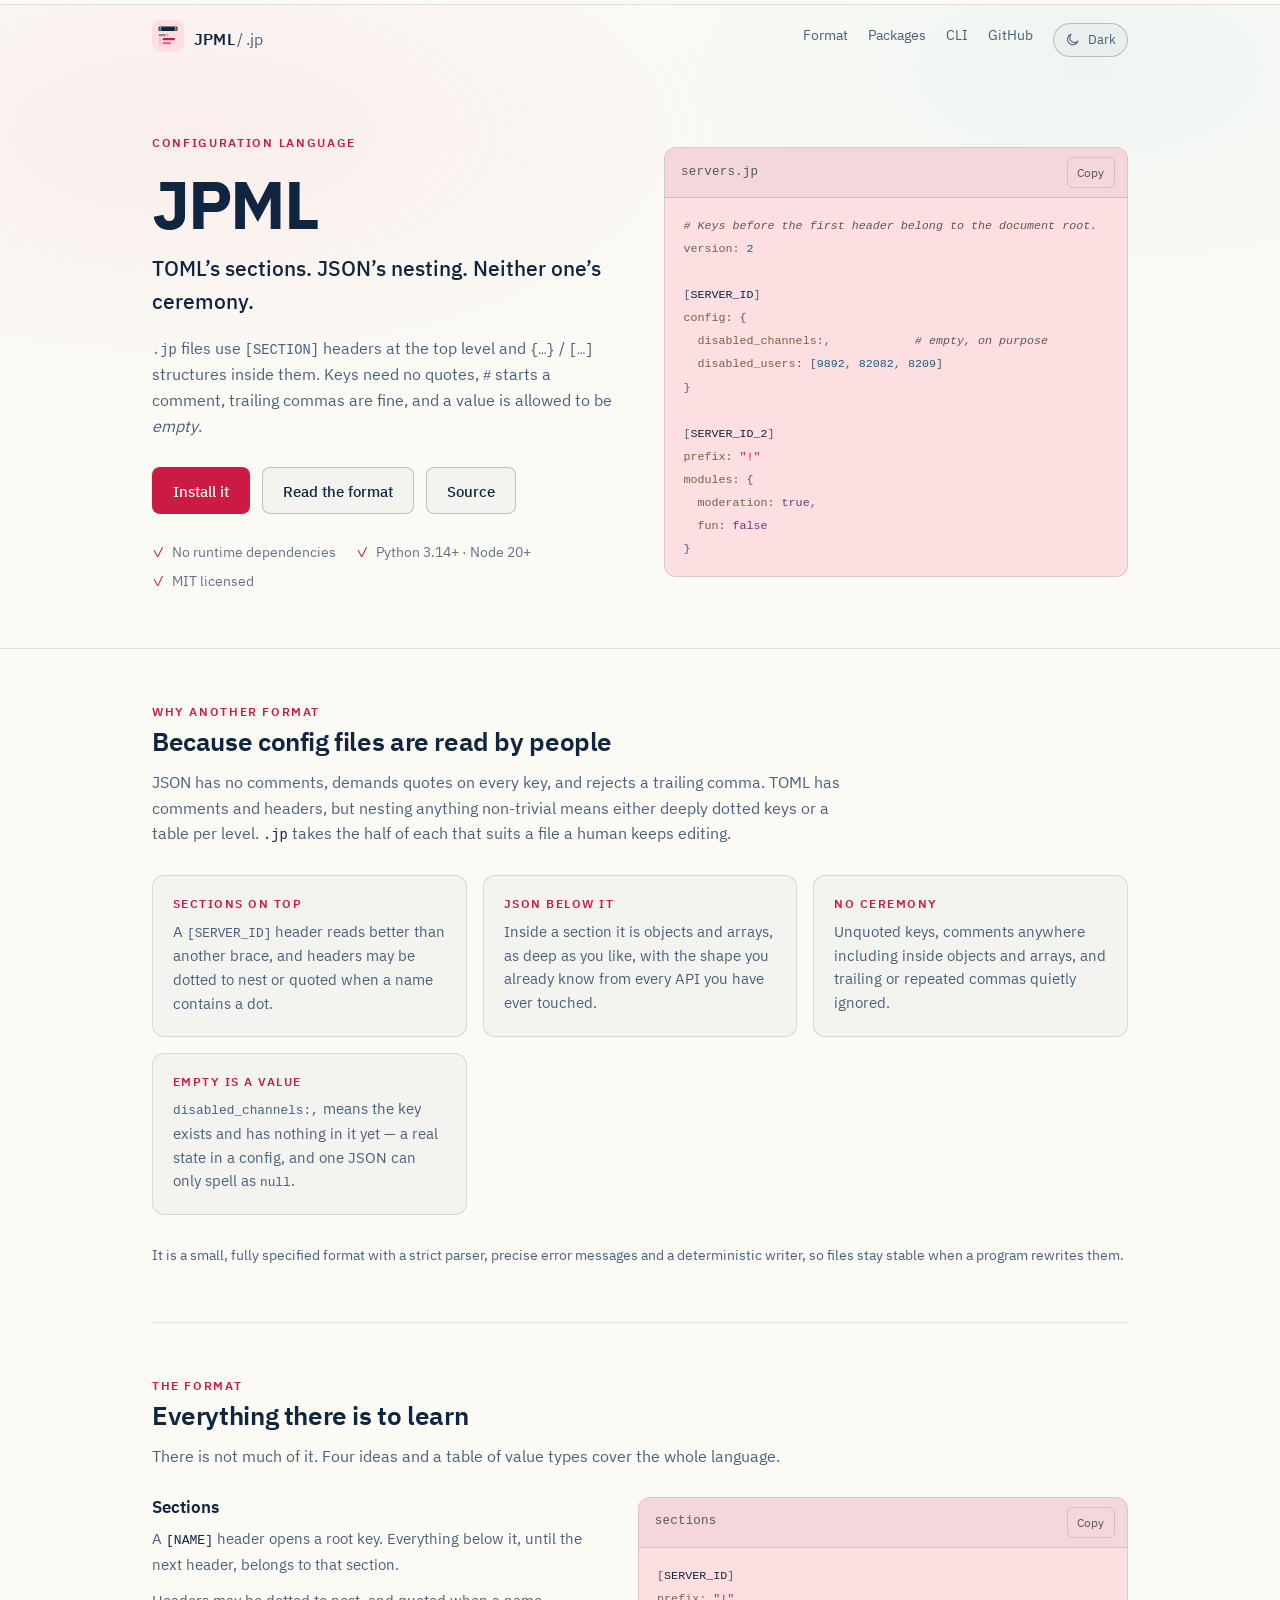
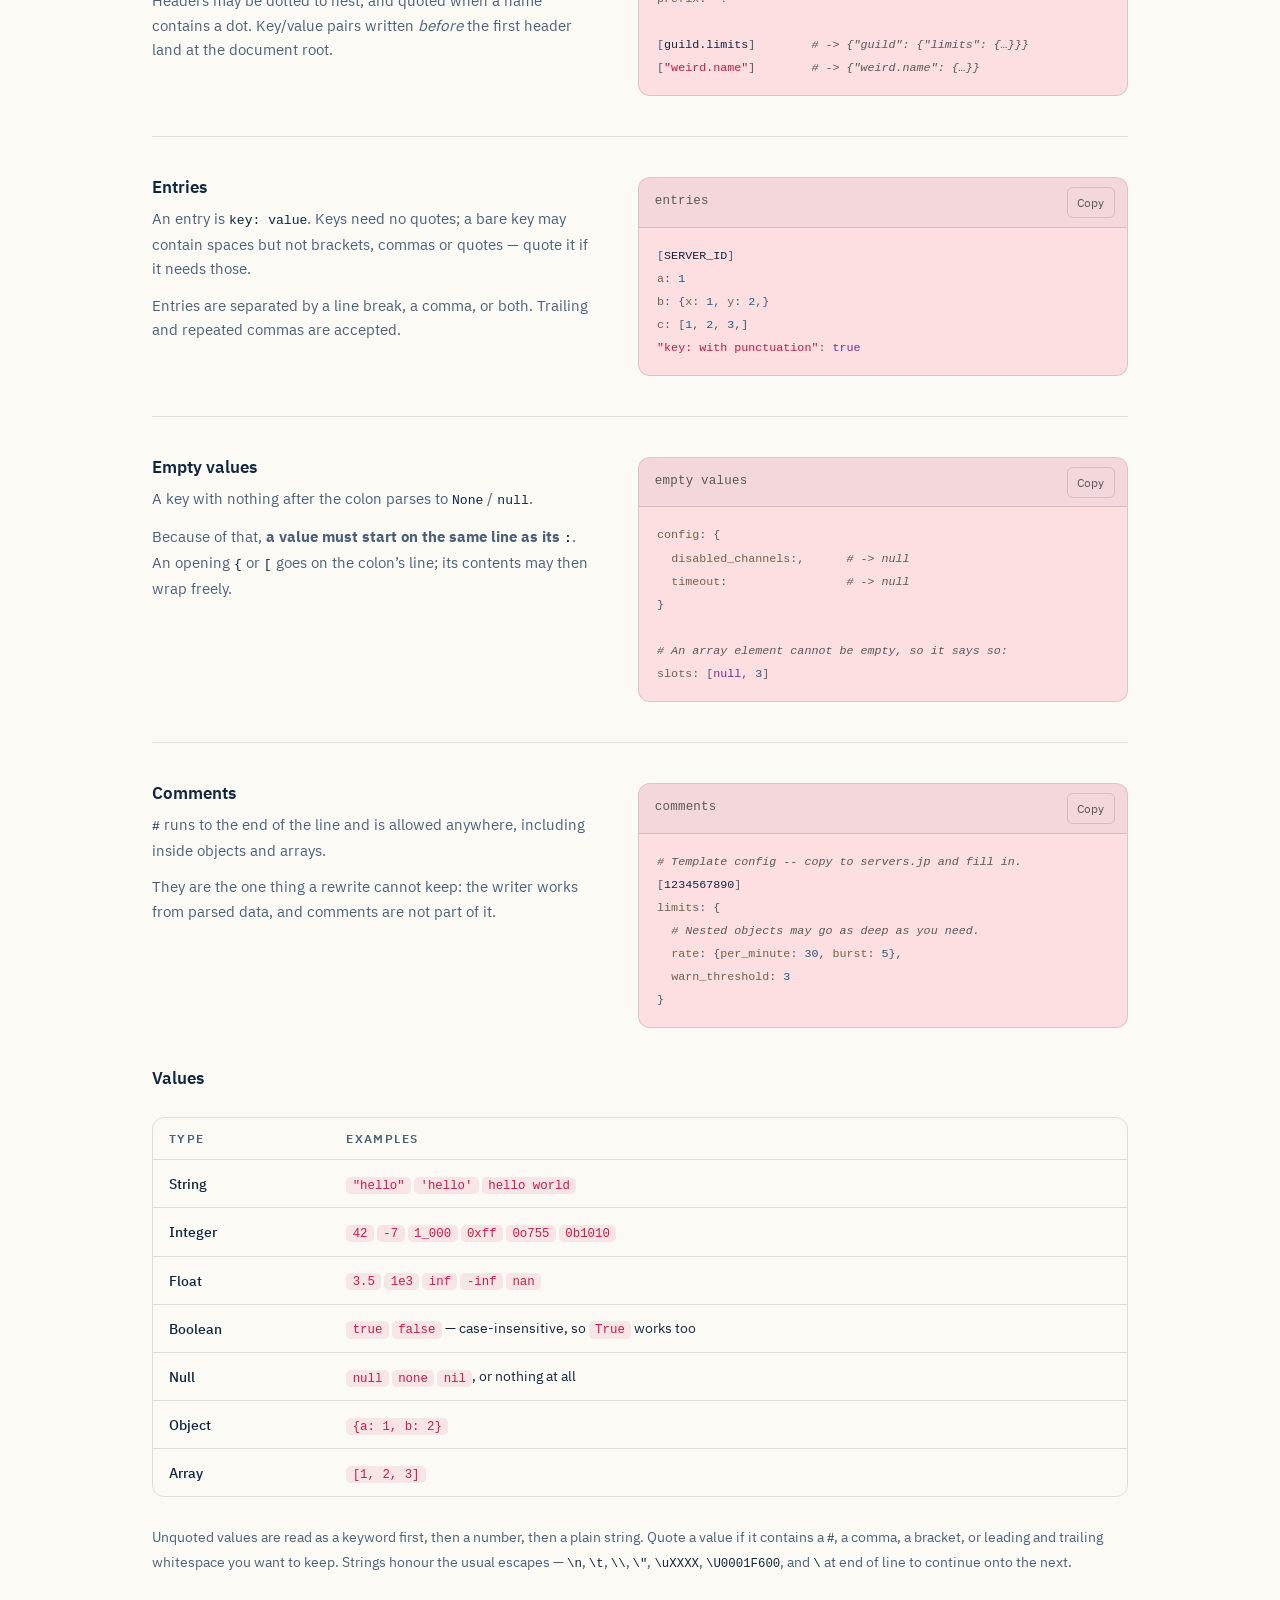
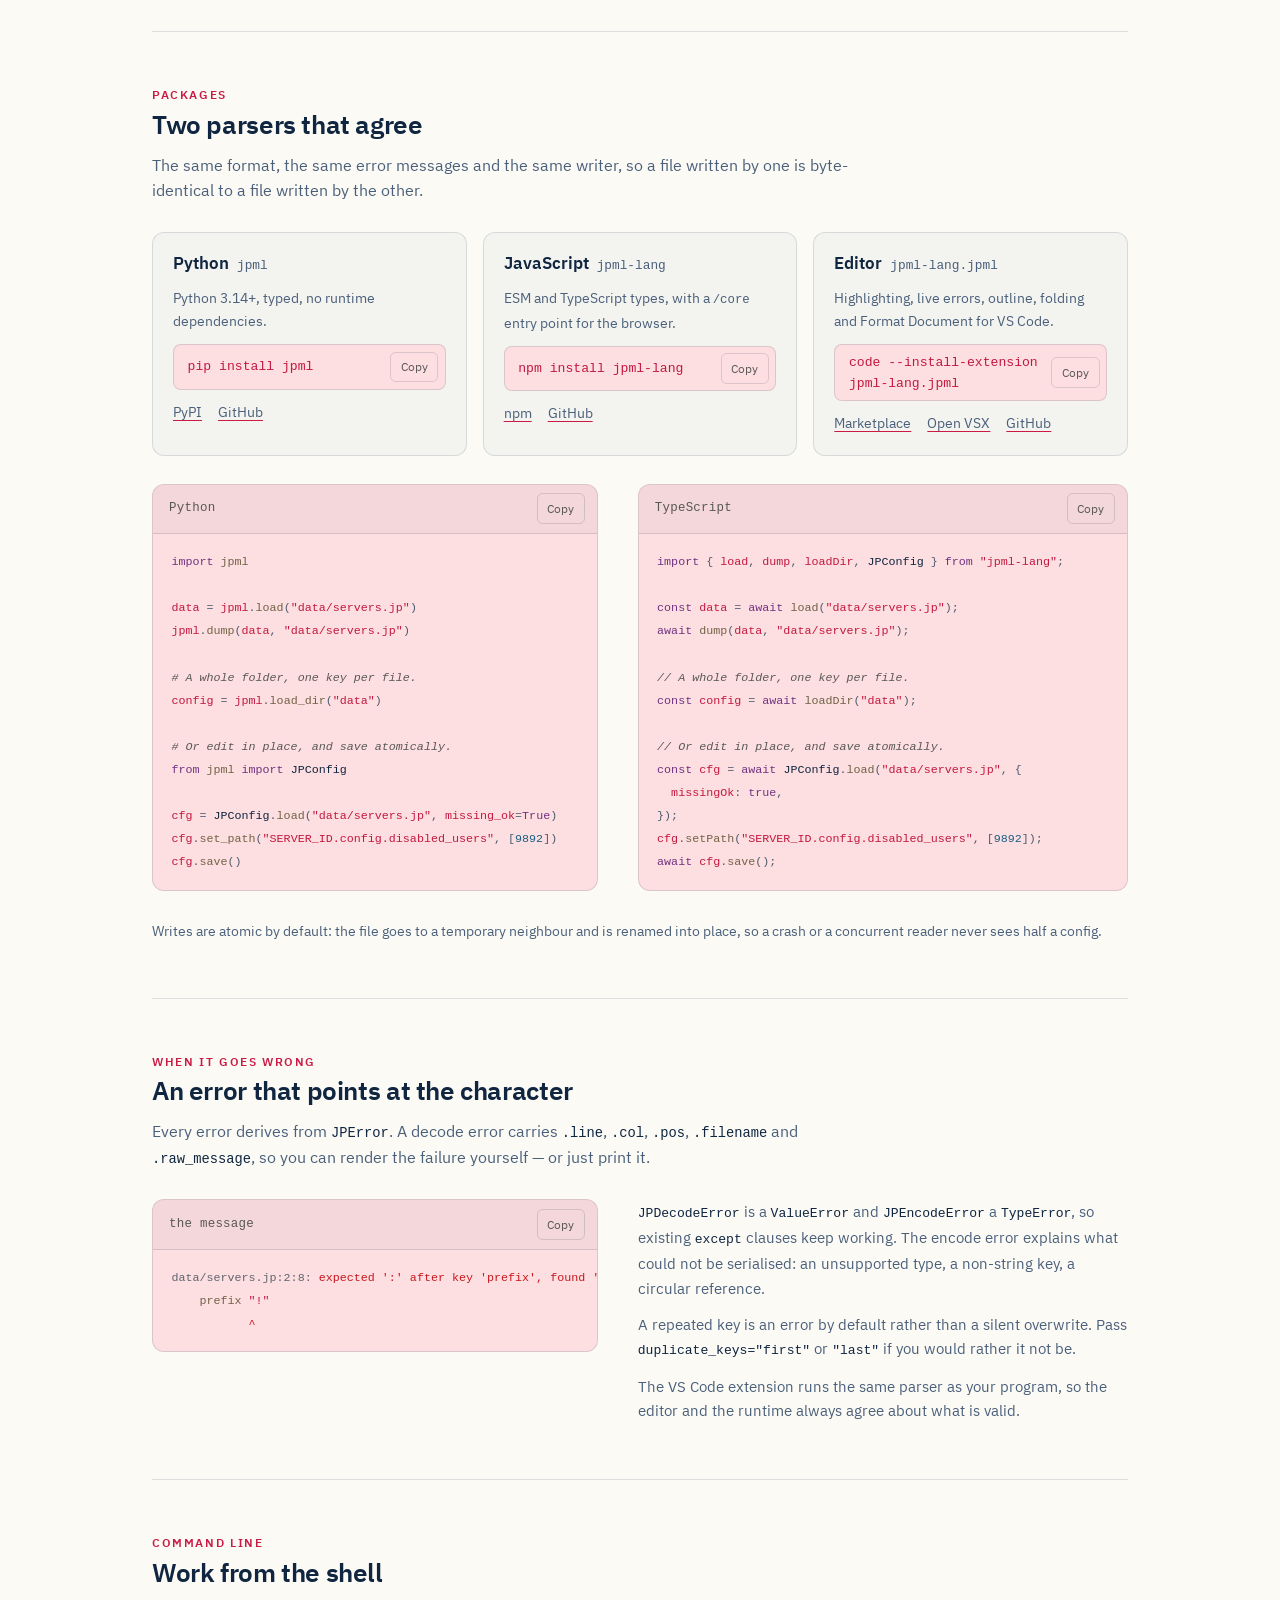
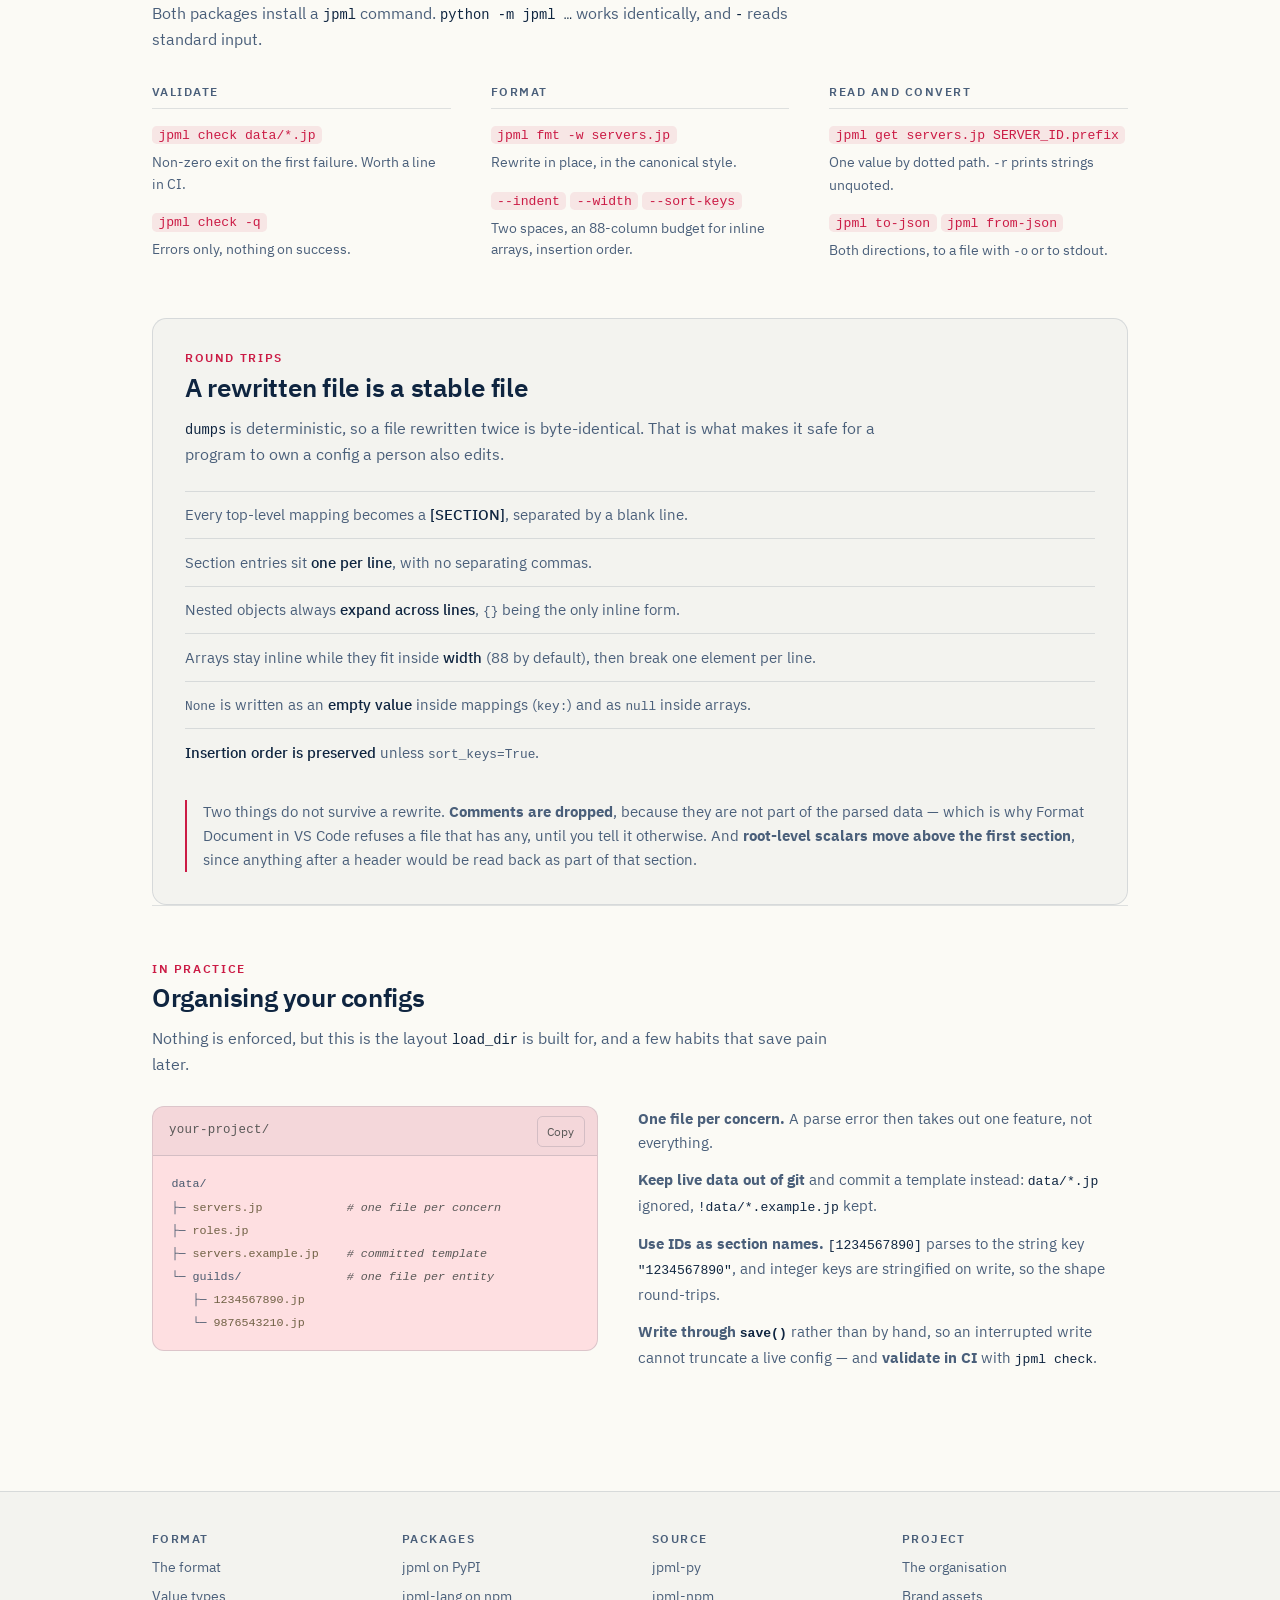
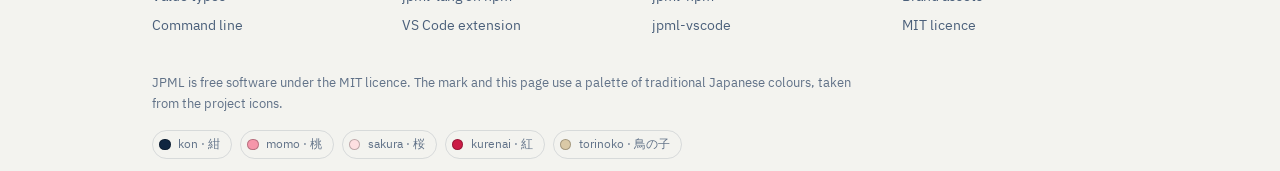
==== index.html @ 508a86b9 "inital commit" ====
<!doctype html>
<html lang="en">

<head>
    <meta charset="utf-8">
    <meta name="viewport" content="width=device-width, initial-scale=1, maximum-scale=5">

    <!-- Page Title -->
    <title>JPML | A configuration language with TOML's sections and JSON's nesting</title>

    <!-- SEO Meta Tags -->
    <meta name="description"
        content="JPML (.jp) is a small, fully specified configuration format: [SECTION] headers at the top level, JSON-style nesting below, unquoted keys, comments anywhere, trailing commas and empty values. Parsers for Python and JavaScript, plus a VS Code extension.">
    <meta name="keywords"
        content="JPML, .jp, jp files, configuration language, config format, TOML, JSON, parser, Python, JavaScript, TypeScript, VS Code, jpml-lang">
    <meta name="author" content="Clove Twilight">
    <meta name="robots" content="index, follow, max-image-preview:large, max-snippet:-1">

    <!-- Canonical URL -->
    <link rel="canonical" href="https://jpml.doughmination.gay/">

    <!-- iOS Web App Meta Tags -->
    <meta name="mobile-web-app-capable" content="yes">
    <meta name="apple-mobile-web-app-status-bar-style" content="black-translucent">
    <meta name="apple-mobile-web-app-title" content="JPML">
    <link rel="apple-touch-icon" href="/assets/img/png/icon.png">

    <!-- Theme Colour -->
    <meta name="theme-color" content="#0a1a2e" media="(prefers-color-scheme: dark)">
    <meta name="theme-color" content="#fffaf6" media="(prefers-color-scheme: light)">

    <!-- Icons, Styles and Fonts -->
    <link rel="stylesheet" href="/assets/css/main.css">
    <link rel="icon" href="/assets/img/svg/icon.svg" type="image/svg+xml">
    <link rel="icon" href="/assets/img/png/icon.png" type="image/png" sizes="128x128">
    <link rel="preload" href="/assets/fonts/IBMPlexSans-Regular.ttf" as="font" type="font/ttf" crossorigin>

    <!-- Open Graph / Discord / Facebook -->
    <meta property="og:site_name" content="JPML">
    <meta property="og:title" content="JPML — a configuration language for files people edit by hand">
    <meta property="og:description"
        content="TOML's sections, JSON's nesting. Unquoted keys, comments anywhere, trailing commas, and empty values that mean something. Python and JavaScript parsers, and a VS Code extension.">

    <!-- Two cards: the wide one is the default, the square one is for clients
         that crop a 2:1 image badly or would otherwise fall back to the icon. -->
    <meta property="og:image" content="https://jpml.doughmination.gay/assets/img/png/banner.png">
    <meta property="og:image:type" content="image/png">
    <meta property="og:image:width" content="1280">
    <meta property="og:image:height" content="640">
    <meta property="og:image:alt"
        content="JPML, beside a servers.jp file showing a [SECTION] header and a key left deliberately empty.">

    <meta property="og:image" content="https://jpml.doughmination.gay/assets/img/png/square.png">
    <meta property="og:image:type" content="image/png">
    <meta property="og:image:width" content="1200">
    <meta property="og:image:height" content="1200">
    <meta property="og:image:alt"
        content="The JPML mark above the wordmark and the line: TOML's sections, JSON's nesting.">

    <meta property="og:type" content="website">
    <meta property="og:url" content="https://jpml.doughmination.gay/">
    <meta property="og:locale" content="en_GB">

    <!-- Twitter Card -->
    <meta name="twitter:card" content="summary_large_image">
    <meta name="twitter:title" content="JPML — a configuration language for files people edit by hand">
    <meta name="twitter:description"
        content="TOML's sections, JSON's nesting. Unquoted keys, comments anywhere, trailing commas, and empty values that mean something.">
    <meta name="twitter:image" content="https://jpml.doughmination.gay/assets/img/png/banner.png">
    <meta name="twitter:image:alt"
        content="JPML, beside a servers.jp file showing a [SECTION] header and a key left deliberately empty.">

    <!-- Structured Data (JSON-LD) -->
    <script type="application/ld+json">
  {
    "@context": "https://schema.org",
    "@type": "WebSite",
    "name": "JPML",
    "url": "https://jpml.doughmination.gay/",
    "description": "JPML (.jp) is a configuration language that borrows TOML's sections and JSON's nesting.",
    "inLanguage": "en-GB",
    "author": {
      "@type": "Person",
      "name": "Clove Twilight"
    }
  }
  </script>

    <!-- Structured Data for the tooling -->
    <script type="application/ld+json">
  {
    "@context": "https://schema.org",
    "@type": "SoftwareApplication",
    "name": "JPML",
    "applicationCategory": "DeveloperApplication",
    "applicationSubCategory": "Configuration file format",
    "operatingSystem": "Cross-platform",
    "softwareVersion": "1.1.1",
    "url": "https://jpml.doughmination.gay/",
    "image": [
      "https://jpml.doughmination.gay/assets/img/png/banner.png",
      "https://jpml.doughmination.gay/assets/img/png/square.png"
    ],
    "description": "A parser, writer, editor and command line tool for .jp configuration files, in Python and JavaScript.",
    "featureList": [
      "[SECTION] headers at the top level, JSON-style nesting below",
      "Unquoted keys, comments anywhere, trailing commas",
      "Empty values distinct from null",
      "Deterministic writer with atomic file writes",
      "Error messages that point at the exact character",
      "Command line tool: check, fmt, get, to-json, from-json",
      "VS Code extension with highlighting, diagnostics and outline"
    ],
    "offers": {
      "@type": "Offer",
      "price": "0",
      "priceCurrency": "GBP"
    },
    "license": "https://github.com/jpml-lang/jpml-py/blob/main/LICENSE",
    "codeRepository": "https://github.com/jpml-lang",
    "author": {
      "@type": "Person",
      "name": "Clove Twilight"
    }
  }
  </script>
    <!-- Theme, before first paint, so a chosen theme never flashes the other one. -->
    <script>
        try {
            const saved = localStorage.getItem("jpml-theme");
            if (saved === "light" || saved === "dark") {
                document.documentElement.dataset.theme = saved;
            }
        } catch { /* storage blocked: the system preference still applies */ }
    </script>

</head>

<body>
    <a class="skip" href="#content">Skip to content</a>

    <header class="topbar">
        <a class="brand" href="/">
            <picture>
                <source srcset="/assets/img/svg/icon-light.svg" media="(prefers-color-scheme: light)">
                <img src="/assets/img/svg/icon.svg" alt="" width="32" height="32">
            </picture>
            <span>JPML<span class="ext">&thinsp;/&thinsp;.jp</span></span>
        </a>
        <nav>
            <a href="#format">Format</a>
            <a href="#packages">Packages</a>
            <a href="#cli">CLI</a>
            <a href="https://github.com/jpml-lang">GitHub</a>
            <button class="theme-toggle" type="button" id="theme-toggle" hidden>
                <span class="to-light">
                    <svg viewBox="0 0 24 24" aria-hidden="true">
                        <circle cx="12" cy="12" r="4.2" />
                        <path
                            d="M12 2.6v2.3M12 19.1v2.3M2.6 12h2.3M19.1 12h2.3M5.3 5.3l1.7 1.7M17 17l1.7 1.7M18.7 5.3L17 7M7 17l-1.7 1.7" />
                    </svg>
                    Light
                </span>
                <span class="to-dark">
                    <svg viewBox="0 0 24 24" aria-hidden="true">
                        <path d="M20.5 14.3A8.5 8.5 0 1 1 9.7 3.5a6.8 6.8 0 0 0 10.8 10.8Z" />
                    </svg>
                    Dark
                </span>
            </button>
        </nav>
    </header>

    <section class="hero">
        <div class="wrap hero-grid">
            <div>
                <p class="eyebrow">Configuration language</p>
                <h1>JPML</h1>
                <p class="subtitle">TOML’s sections. JSON’s nesting. Neither one’s ceremony.</p>
                <p class="lede">
                    <code>.jp</code> files use <code>[SECTION]</code> headers at the top level and
                    <code>{…}</code> / <code>[…]</code> structures inside them. Keys need no quotes,
                    <code>#</code> starts a comment, trailing commas are fine, and a value is allowed
                    to be <em>empty</em>.
                </p>

                <div class="cta">
                    <a class="button primary" href="#packages">Install it</a>
                    <a class="button" href="#format">Read the format</a>
                    <a class="button" href="https://github.com/jpml-lang">Source</a>
                </div>

                <p class="meta">
                    <span><span class="tick">&#10003;</span> No runtime dependencies</span>
                    <span><span class="tick">&#10003;</span> Python 3.14+ &middot; Node 20+</span>
                    <span><span class="tick">&#10003;</span> MIT licensed</span>
                </p>
            </div>

            <figure class="code">
                <figcaption class="code-head">
                    <span class="name">servers.jp</span>
                    <button class="copy" type="button" hidden>Copy</button>
                </figcaption>
                <pre><code><span class="s-comment"># Keys before the first header belong to the document root.</span>
<span class="s-key">version</span><span class="s-punct">:</span> <span class="s-number">2</span>

<span class="s-punct">[</span><span class="s-section">SERVER_ID</span><span class="s-punct">]</span>
<span class="s-key">config</span><span class="s-punct">:</span> <span class="s-punct">{</span>
  <span class="s-key">disabled_channels</span><span class="s-punct">:,</span>            <span class="s-comment"># empty, on purpose</span>
  <span class="s-key">disabled_users</span><span class="s-punct">:</span> <span class="s-punct">[</span><span class="s-number">9892</span><span class="s-punct">,</span> <span class="s-number">82082</span><span class="s-punct">,</span> <span class="s-number">8209</span><span class="s-punct">]</span>
<span class="s-punct">}</span>

<span class="s-punct">[</span><span class="s-section">SERVER_ID_2</span><span class="s-punct">]</span>
<span class="s-key">prefix</span><span class="s-punct">:</span> <span class="s-string">"!"</span>
<span class="s-key">modules</span><span class="s-punct">:</span> <span class="s-punct">{</span>
  <span class="s-key">moderation</span><span class="s-punct">:</span> <span class="s-keyword">true</span><span class="s-punct">,</span>
  <span class="s-key">fun</span><span class="s-punct">:</span> <span class="s-keyword">false</span>
<span class="s-punct">}</span></code></pre>
            </figure>
        </div>
    </section>

    <main id="content" class="wrap">

        <section aria-labelledby="why">
            <h2 id="why"><span class="kicker">Why another format</span>Because config files are read by people</h2>
            <p class="section-lede">
                JSON has no comments, demands quotes on every key, and rejects a trailing comma. TOML
                has comments and headers, but nesting anything non-trivial means either deeply dotted
                keys or a table per level. <code>.jp</code> takes the half of each that suits a file a
                human keeps editing.
            </p>

            <div class="cards">
                <article class="card">
                    <h3>Sections on top</h3>
                    <p>
                        A <code>[SERVER_ID]</code> header reads better than another brace, and headers
                        may be dotted to nest or quoted when a name contains a dot.
                    </p>
                </article>
                <article class="card">
                    <h3>JSON below it</h3>
                    <p>
                        Inside a section it is objects and arrays, as deep as you like, with the shape
                        you already know from every API you have ever touched.
                    </p>
                </article>
                <article class="card">
                    <h3>No ceremony</h3>
                    <p>
                        Unquoted keys, comments anywhere including inside objects and arrays, and
                        trailing or repeated commas quietly ignored.
                    </p>
                </article>
                <article class="card">
                    <h3>Empty is a value</h3>
                    <p>
                        <code>disabled_channels:,</code> means the key exists and has nothing in it yet
                        — a real state in a config, and one JSON can only spell as <code>null</code>.
                    </p>
                </article>
            </div>

            <p class="note">
                It is a small, fully specified format with a strict parser, precise error messages and
                a deterministic writer, so files stay stable when a program rewrites them.
            </p>
        </section>

        <section id="format" aria-labelledby="format-heading">
            <h2 id="format-heading"><span class="kicker">The format</span>Everything there is to learn</h2>
            <p class="section-lede">
                There is not much of it. Four ideas and a table of value types cover the whole language.
            </p>

            <div class="split">
                <div>
                    <h3>Sections</h3>
                    <p>
                        A <code>[NAME]</code> header opens a root key. Everything below it, until the
                        next header, belongs to that section.
                    </p>
                    <p>
                        Headers may be dotted to nest, and quoted when a name contains a dot. Key/value
                        pairs written <em>before</em> the first header land at the document root.
                    </p>
                </div>
                <figure class="code">
                    <figcaption class="code-head">
                        <span class="name">sections</span>
                        <button class="copy" type="button" hidden>Copy</button>
                    </figcaption>
                    <pre><code><span class="s-punct">[</span><span class="s-section">SERVER_ID</span><span class="s-punct">]</span>
<span class="s-key">prefix</span><span class="s-punct">:</span> <span class="s-string">"!"</span>

<span class="s-punct">[</span><span class="s-section">guild.limits</span><span class="s-punct">]</span>        <span class="s-comment"># -&gt; {"guild": {"limits": {…}}}</span>
<span class="s-punct">[</span><span class="s-string">"weird.name"</span><span class="s-punct">]</span>        <span class="s-comment"># -&gt; {"weird.name": {…}}</span></code></pre>
                </figure>
            </div>

            <div class="split">
                <div>
                    <h3>Entries</h3>
                    <p>
                        An entry is <code>key: value</code>. Keys need no quotes; a bare key may contain
                        spaces but not brackets, commas or quotes — quote it if it needs those.
                    </p>
                    <p>
                        Entries are separated by a line break, a comma, or both. Trailing and repeated
                        commas are accepted.
                    </p>
                </div>
                <figure class="code">
                    <figcaption class="code-head">
                        <span class="name">entries</span>
                        <button class="copy" type="button" hidden>Copy</button>
                    </figcaption>
                    <pre><code><span class="s-punct">[</span><span class="s-section">SERVER_ID</span><span class="s-punct">]</span>
<span class="s-key">a</span><span class="s-punct">:</span> <span class="s-number">1</span>
<span class="s-key">b</span><span class="s-punct">:</span> <span class="s-punct">{</span><span class="s-key">x</span><span class="s-punct">:</span> <span class="s-number">1</span><span class="s-punct">,</span> <span class="s-key">y</span><span class="s-punct">:</span> <span class="s-number">2</span><span class="s-punct">,}</span>
<span class="s-key">c</span><span class="s-punct">:</span> <span class="s-punct">[</span><span class="s-number">1</span><span class="s-punct">,</span> <span class="s-number">2</span><span class="s-punct">,</span> <span class="s-number">3</span><span class="s-punct">,]</span>
<span class="s-string">"key: with punctuation"</span><span class="s-punct">:</span> <span class="s-keyword">true</span></code></pre>
                </figure>
            </div>

            <div class="split">
                <div>
                    <h3>Empty values</h3>
                    <p>
                        A key with nothing after the colon parses to <code>None</code> / <code>null</code>.
                    </p>
                    <p>
                        Because of that, <strong>a value must start on the same line as its
                            <code>:</code></strong>. An opening <code>{</code> or <code>[</code> goes on
                        the colon’s line; its contents may then wrap freely.
                    </p>
                </div>
                <figure class="code">
                    <figcaption class="code-head">
                        <span class="name">empty values</span>
                        <button class="copy" type="button" hidden>Copy</button>
                    </figcaption>
                    <pre><code><span class="s-key">config</span><span class="s-punct">:</span> <span class="s-punct">{</span>
  <span class="s-key">disabled_channels</span><span class="s-punct">:,</span>      <span class="s-comment"># -&gt; null</span>
  <span class="s-key">timeout</span><span class="s-punct">:</span>                 <span class="s-comment"># -&gt; null</span>
<span class="s-punct">}</span>

<span class="s-comment"># An array element cannot be empty, so it says so:</span>
<span class="s-key">slots</span><span class="s-punct">:</span> <span class="s-punct">[</span><span class="s-keyword">null</span><span class="s-punct">,</span> <span class="s-number">3</span><span class="s-punct">]</span></code></pre>
                </figure>
            </div>

            <div class="split">
                <div>
                    <h3>Comments</h3>
                    <p>
                        <code>#</code> runs to the end of the line and is allowed anywhere, including
                        inside objects and arrays.
                    </p>
                    <p>
                        They are the one thing a rewrite cannot keep: the writer works from parsed data,
                        and comments are not part of it.
                    </p>
                </div>
                <figure class="code">
                    <figcaption class="code-head">
                        <span class="name">comments</span>
                        <button class="copy" type="button" hidden>Copy</button>
                    </figcaption>
                    <pre><code><span class="s-comment"># Template config -- copy to servers.jp and fill in.</span>
<span class="s-punct">[</span><span class="s-section">1234567890</span><span class="s-punct">]</span>
<span class="s-key">limits</span><span class="s-punct">:</span> <span class="s-punct">{</span>
  <span class="s-comment"># Nested objects may go as deep as you need.</span>
  <span class="s-key">rate</span><span class="s-punct">:</span> <span class="s-punct">{</span><span class="s-key">per_minute</span><span class="s-punct">:</span> <span class="s-number">30</span><span class="s-punct">,</span> <span class="s-key">burst</span><span class="s-punct">:</span> <span class="s-number">5</span><span class="s-punct">},</span>
  <span class="s-key">warn_threshold</span><span class="s-punct">:</span> <span class="s-number">3</span>
<span class="s-punct">}</span></code></pre>
                </figure>
            </div>

            <h3 id="values" style="margin-top:2.5rem">Values</h3>
            <div class="table-scroll">
                <table>
                    <thead>
                        <tr>
                            <th scope="col">Type</th>
                            <th scope="col">Examples</th>
                        </tr>
                    </thead>
                    <tbody>
                        <tr>
                            <td>String</td>
                            <td><code>"hello"</code> <code>'hello'</code> <code>hello world</code></td>
                        </tr>
                        <tr>
                            <td>Integer</td>
                            <td><code>42</code> <code>-7</code> <code>1_000</code> <code>0xff</code>
                                <code>0o755</code> <code>0b1010</code>
                            </td>
                        </tr>
                        <tr>
                            <td>Float</td>
                            <td><code>3.5</code> <code>1e3</code> <code>inf</code> <code>-inf</code>
                                <code>nan</code>
                            </td>
                        </tr>
                        <tr>
                            <td>Boolean</td>
                            <td><code>true</code> <code>false</code> — case-insensitive, so
                                <code>True</code> works too
                            </td>
                        </tr>
                        <tr>
                            <td>Null</td>
                            <td><code>null</code> <code>none</code> <code>nil</code>, or nothing at all</td>
                        </tr>
                        <tr>
                            <td>Object</td>
                            <td><code>{a: 1, b: 2}</code></td>
                        </tr>
                        <tr>
                            <td>Array</td>
                            <td><code>[1, 2, 3]</code></td>
                        </tr>
                    </tbody>
                </table>
            </div>

            <p class="note">
                Unquoted values are read as a keyword first, then a number, then a plain string. Quote a
                value if it contains a <code>#</code>, a comma, a bracket, or leading and trailing
                whitespace you want to keep. Strings honour the usual escapes — <code>\n</code>,
                <code>\t</code>, <code>\\</code>, <code>\"</code>, <code>\uXXXX</code>,
                <code>\U0001F600</code>, and <code>\</code> at end of line to continue onto the next.
            </p>
        </section>

        <section id="packages" aria-labelledby="packages-heading">
            <h2 id="packages-heading"><span class="kicker">Packages</span>Two parsers that agree</h2>
            <p class="section-lede">
                The same format, the same error messages and the same writer, so a file written by one
                is byte-identical to a file written by the other.
            </p>

            <div class="packages">
                <article class="package">
                    <h3>Python <span class="pkg">jpml</span></h3>
                    <p>Python 3.14+, typed, no runtime dependencies.</p>
                    <div class="install">
                        <code>pip install jpml</code>
                        <button class="copy" type="button" hidden>Copy</button>
                    </div>
                    <p class="links">
                        <a href="https://pypi.org/project/jpml/">PyPI</a>
                        <a href="https://github.com/jpml-lang/jpml-py">GitHub</a>
                    </p>
                </article>

                <article class="package">
                    <h3>JavaScript <span class="pkg">jpml-lang</span></h3>
                    <p>ESM and TypeScript types, with a <code>/core</code> entry point for the browser.</p>
                    <div class="install">
                        <code>npm install jpml-lang</code>
                        <button class="copy" type="button" hidden>Copy</button>
                    </div>
                    <p class="links">
                        <a href="https://www.npmjs.com/package/jpml-lang">npm</a>
                        <a href="https://github.com/jpml-lang/jpml-npm">GitHub</a>
                    </p>
                </article>

                <article class="package">
                    <h3>Editor <span class="pkg">jpml-lang.jpml</span></h3>
                    <p>Highlighting, live errors, outline, folding and Format Document for VS Code.</p>
                    <div class="install">
                        <code>code --install-extension jpml-lang.jpml</code>
                        <button class="copy" type="button" hidden>Copy</button>
                    </div>
                    <p class="links">
                        <a href="https://marketplace.visualstudio.com/items?itemName=jpml-lang.jpml">Marketplace</a>
                        <a href="https://open-vsx.org/extension/jpml-lang/jpml">Open VSX</a>
                        <a href="https://github.com/jpml-lang/jpml-vscode">GitHub</a>
                    </p>
                </article>
            </div>

            <div class="split">
                <figure class="code">
                    <figcaption class="code-head">
                        <span class="name">Python</span>
                        <button class="copy" type="button" hidden>Copy</button>
                    </figcaption>
                    <pre><code><span class="s-keyword">import</span> <span class="s-key">jpml</span>

data <span class="s-punct">=</span> jpml<span class="s-punct">.</span><span class="s-key">load</span><span class="s-punct">(</span><span class="s-string">"data/servers.jp"</span><span class="s-punct">)</span>
jpml<span class="s-punct">.</span><span class="s-key">dump</span><span class="s-punct">(</span>data<span class="s-punct">,</span> <span class="s-string">"data/servers.jp"</span><span class="s-punct">)</span>

<span class="s-comment"># A whole folder, one key per file.</span>
config <span class="s-punct">=</span> jpml<span class="s-punct">.</span><span class="s-key">load_dir</span><span class="s-punct">(</span><span class="s-string">"data"</span><span class="s-punct">)</span>

<span class="s-comment"># Or edit in place, and save atomically.</span>
<span class="s-keyword">from</span> <span class="s-key">jpml</span> <span class="s-keyword">import</span> <span class="s-section">JPConfig</span>

cfg <span class="s-punct">=</span> <span class="s-section">JPConfig</span><span class="s-punct">.</span><span class="s-key">load</span><span class="s-punct">(</span><span class="s-string">"data/servers.jp"</span><span class="s-punct">,</span> missing_ok<span class="s-punct">=</span><span class="s-keyword">True</span><span class="s-punct">)</span>
cfg<span class="s-punct">.</span><span class="s-key">set_path</span><span class="s-punct">(</span><span class="s-string">"SERVER_ID.config.disabled_users"</span><span class="s-punct">,</span> <span class="s-punct">[</span><span class="s-number">9892</span><span class="s-punct">])</span>
cfg<span class="s-punct">.</span><span class="s-key">save</span><span class="s-punct">()</span></code></pre>
                </figure>

                <figure class="code">
                    <figcaption class="code-head">
                        <span class="name">TypeScript</span>
                        <button class="copy" type="button" hidden>Copy</button>
                    </figcaption>
                    <pre><code><span class="s-keyword">import</span> <span class="s-punct">{</span> load<span class="s-punct">,</span> dump<span class="s-punct">,</span> loadDir<span class="s-punct">,</span> <span class="s-section">JPConfig</span> <span class="s-punct">}</span> <span class="s-keyword">from</span> <span class="s-string">"jpml-lang"</span><span class="s-punct">;</span>

<span class="s-keyword">const</span> data <span class="s-punct">=</span> <span class="s-keyword">await</span> <span class="s-key">load</span><span class="s-punct">(</span><span class="s-string">"data/servers.jp"</span><span class="s-punct">);</span>
<span class="s-keyword">await</span> <span class="s-key">dump</span><span class="s-punct">(</span>data<span class="s-punct">,</span> <span class="s-string">"data/servers.jp"</span><span class="s-punct">);</span>

<span class="s-comment">// A whole folder, one key per file.</span>
<span class="s-keyword">const</span> config <span class="s-punct">=</span> <span class="s-keyword">await</span> <span class="s-key">loadDir</span><span class="s-punct">(</span><span class="s-string">"data"</span><span class="s-punct">);</span>

<span class="s-comment">// Or edit in place, and save atomically.</span>
<span class="s-keyword">const</span> cfg <span class="s-punct">=</span> <span class="s-keyword">await</span> <span class="s-section">JPConfig</span><span class="s-punct">.</span><span class="s-key">load</span><span class="s-punct">(</span><span class="s-string">"data/servers.jp"</span><span class="s-punct">,</span> <span class="s-punct">{</span>
  missingOk<span class="s-punct">:</span> <span class="s-keyword">true</span><span class="s-punct">,</span>
<span class="s-punct">});</span>
cfg<span class="s-punct">.</span><span class="s-key">setPath</span><span class="s-punct">(</span><span class="s-string">"SERVER_ID.config.disabled_users"</span><span class="s-punct">,</span> <span class="s-punct">[</span><span class="s-number">9892</span><span class="s-punct">]);</span>
<span class="s-keyword">await</span> cfg<span class="s-punct">.</span><span class="s-key">save</span><span class="s-punct">();</span></code></pre>
                </figure>
            </div>

            <p class="note">
                Writes are atomic by default: the file goes to a temporary neighbour and is renamed into
                place, so a crash or a concurrent reader never sees half a config.
            </p>
        </section>

        <section aria-labelledby="errors">
            <h2 id="errors"><span class="kicker">When it goes wrong</span>An error that points at the character</h2>
            <p class="section-lede">
                Every error derives from <code>JPError</code>. A decode error carries
                <code>.line</code>, <code>.col</code>, <code>.pos</code>, <code>.filename</code> and
                <code>.raw_message</code>, so you can render the failure yourself — or just print it.
            </p>

            <div class="split">
                <figure class="code">
                    <figcaption class="code-head">
                        <span class="name">the message</span>
                        <button class="copy" type="button" hidden>Copy</button>
                    </figcaption>
                    <pre><code><span class="s-dim">data/servers.jp:2:8:</span> <span class="s-error">expected ':' after key 'prefix', found '"'</span>
    <span class="s-key">prefix</span> <span class="s-string">"!"</span>
           <span class="s-error">^</span></code></pre>
                </figure>
                <div>
                    <p>
                        <code>JPDecodeError</code> is a <code>ValueError</code> and
                        <code>JPEncodeError</code> a <code>TypeError</code>, so existing
                        <code>except</code> clauses keep working. The encode error explains what could
                        not be serialised: an unsupported type, a non-string key, a circular reference.
                    </p>
                    <p>
                        A repeated key is an error by default rather than a silent overwrite. Pass
                        <code>duplicate_keys="first"</code> or <code>"last"</code> if you would rather
                        it not be.
                    </p>
                    <p>
                        The VS Code extension runs the same parser as your program, so the editor and
                        the runtime always agree about what is valid.
                    </p>
                </div>
            </div>
        </section>

        <section id="cli" aria-labelledby="cli-heading">
            <h2 id="cli-heading"><span class="kicker">Command line</span>Work from the shell</h2>
            <p class="section-lede">
                Both packages install a <code>jpml</code> command. <code>python -m jpml …</code> works
                identically, and <code>-</code> reads standard input.
            </p>

            <div class="groups">
                <div class="group">
                    <h3>Validate</h3>
                    <dl>
                        <dt><code>jpml check data/*.jp</code></dt>
                        <dd>Non-zero exit on the first failure. Worth a line in CI.</dd>
                        <dt><code>jpml check -q</code></dt>
                        <dd>Errors only, nothing on success.</dd>
                    </dl>
                </div>

                <div class="group">
                    <h3>Format</h3>
                    <dl>
                        <dt><code>jpml fmt -w servers.jp</code></dt>
                        <dd>Rewrite in place, in the canonical style.</dd>
                        <dt><code>--indent</code> <code>--width</code> <code>--sort-keys</code></dt>
                        <dd>Two spaces, an 88-column budget for inline arrays, insertion order.</dd>
                    </dl>
                </div>

                <div class="group">
                    <h3>Read and convert</h3>
                    <dl>
                        <dt><code>jpml get servers.jp SERVER_ID.prefix</code></dt>
                        <dd>One value by dotted path. <code>-r</code> prints strings unquoted.</dd>
                        <dt><code>jpml to-json</code> <code>jpml from-json</code></dt>
                        <dd>Both directions, to a file with <code>-o</code> or to stdout.</dd>
                    </dl>
                </div>
            </div>
        </section>

        <section class="panel" aria-labelledby="round-trips">
            <h2 id="round-trips"><span class="kicker">Round trips</span>A rewritten file is a stable file</h2>
            <p class="section-lede">
                <code>dumps</code> is deterministic, so a file rewritten twice is byte-identical. That
                is what makes it safe for a program to own a config a person also edits.
            </p>

            <ul class="checks">
                <li>Every top-level mapping becomes a <strong>[SECTION]</strong>, separated by a blank line.</li>
                <li>Section entries sit <strong>one per line</strong>, with no separating commas.</li>
                <li>Nested objects always <strong>expand across lines</strong>, <code>{}</code> being the only
                    inline form.</li>
                <li>Arrays stay inline while they fit inside <strong>width</strong> (88 by default), then break
                    one element per line.</li>
                <li><code>None</code> is written as an <strong>empty value</strong> inside mappings
                    (<code>key:</code>) and as <code>null</code> inside arrays.</li>
                <li><strong>Insertion order is preserved</strong> unless <code>sort_keys=True</code>.</li>
            </ul>

            <p class="warn">
                Two things do not survive a rewrite. <strong>Comments are dropped</strong>, because they
                are not part of the parsed data — which is why Format Document in VS Code refuses a file
                that has any, until you tell it otherwise. And <strong>root-level scalars move above the
                    first section</strong>, since anything after a header would be read back as part of
                that section.
            </p>
        </section>

        <section aria-labelledby="layout">
            <h2 id="layout"><span class="kicker">In practice</span>Organising your configs</h2>
            <p class="section-lede">
                Nothing is enforced, but this is the layout <code>load_dir</code> is built for, and a
                few habits that save pain later.
            </p>

            <div class="split">
                <figure class="code">
                    <figcaption class="code-head">
                        <span class="name">your-project/</span>
                        <button class="copy" type="button" hidden>Copy</button>
                    </figcaption>
                    <pre><code><span class="s-punct">data/</span>
<span class="s-punct">├─</span> <span class="s-key">servers.jp</span>            <span class="s-comment"># one file per concern</span>
<span class="s-punct">├─</span> <span class="s-key">roles.jp</span>
<span class="s-punct">├─</span> <span class="s-key">servers.example.jp</span>    <span class="s-comment"># committed template</span>
<span class="s-punct">└─</span> <span class="s-punct">guilds/</span>               <span class="s-comment"># one file per entity</span>
   <span class="s-punct">├─</span> <span class="s-key">1234567890.jp</span>
   <span class="s-punct">└─</span> <span class="s-key">9876543210.jp</span></code></pre>
                </figure>
                <div>
                    <p>
                        <strong>One file per concern.</strong> A parse error then takes out one feature,
                        not everything.
                    </p>
                    <p>
                        <strong>Keep live data out of git</strong> and commit a template instead:
                        <code>data/*.jp</code> ignored, <code>!data/*.example.jp</code> kept.
                    </p>
                    <p>
                        <strong>Use IDs as section names.</strong> <code>[1234567890]</code> parses to
                        the string key <code>"1234567890"</code>, and integer keys are stringified on
                        write, so the shape round-trips.
                    </p>
                    <p>
                        <strong>Write through <code>save()</code></strong> rather than by hand, so an
                        interrupted write cannot truncate a live config — and
                        <strong>validate in CI</strong> with <code>jpml check</code>.
                    </p>
                </div>
            </div>
        </section>

    </main>

    <footer>
        <div class="wrap footer-inner">
            <div class="footer-links">
                <div>
                    <h4>Format</h4>
                    <a href="#format">The format</a>
                    <a href="#values">Value types</a>
                    <a href="#cli">Command line</a>
                </div>
                <div>
                    <h4>Packages</h4>
                    <a href="https://pypi.org/project/jpml/">jpml on PyPI</a>
                    <a href="https://www.npmjs.com/package/jpml-lang">jpml-lang on npm</a>
                    <a href="https://marketplace.visualstudio.com/items?itemName=jpml-lang.jpml">VS Code extension</a>
                </div>
                <div>
                    <h4>Source</h4>
                    <a href="https://github.com/jpml-lang/jpml-py">jpml-py</a>
                    <a href="https://github.com/jpml-lang/jpml-npm">jpml-npm</a>
                    <a href="https://github.com/jpml-lang/jpml-vscode">jpml-vscode</a>
                </div>
                <div>
                    <h4>Project</h4>
                    <a href="https://github.com/jpml-lang">The organisation</a>
                    <a href="https://github.com/jpml-lang/assets">Brand assets</a>
                    <a href="https://github.com/jpml-lang/jpml-py/blob/main/LICENSE">MIT licence</a>
                </div>
            </div>

            <p class="colophon">
                JPML is free software under the MIT licence. The mark and this page use a palette of
                traditional Japanese colours, taken from the project icons.
            </p>
            <ul class="swatches">
                <li><i style="background:#0F2540"></i> kon &middot; 紺</li>
                <li><i style="background:#F596AA"></i> momo &middot; 桃</li>
                <li><i style="background:#FEDFE1"></i> sakura &middot; 桜</li>
                <li><i style="background:#CB1B45"></i> kurenai &middot; 紅</li>
                <li><i style="background:#DAC9A6"></i> torinoko &middot; 鳥の子</li>
            </ul>
        </div>
    </footer>

    <script src="/assets/js/main.js" defer></script>
</body>

</html>
---- assets/css/main.css ----
/* ---------------------------------------------------------------------------
   JPML — colours taken from the project icons (jpml-lang/assets).
   The traditional Japanese names are kept so the palette stays traceable:

     kon       #0F2540   the icon ground
     momo      #F596AA   the [SECTION] header
     sakura    #FEDFE1   nested values
     kurenai   #CB1B45   values in the light icon
     torinoko  #DAC9A6   keys
     byakugun  #83CCD2   numbers
     fuji      #A99CD6   keywords
--------------------------------------------------------------------------- */

@font-face {
    font-family: "IBM Plex Sans";
    src: url("/assets/fonts/IBMPlexSans-Regular.ttf") format("truetype");
    font-weight: 400;
    font-display: swap;
}

@font-face {
    font-family: "IBM Plex Sans";
    src: url("/assets/fonts/IBMPlexSans-Medium.ttf") format("truetype");
    font-weight: 500;
    font-display: swap;
}

@font-face {
    font-family: "IBM Plex Sans";
    src: url("/assets/fonts/IBMPlexSans-SemiBold.ttf") format("truetype");
    font-weight: 600;
    font-display: swap;
}

@font-face {
    font-family: "IBM Plex Sans";
    src: url("/assets/fonts/IBMPlexSans-Bold.ttf") format("truetype");
    font-weight: 700;
    font-display: swap;
}

/* ---------------------------------------------------------------------------
   Two themes, one palette.

   Dark is icon.svg: a kon ground, a momo header, torinoko keys, sakura values.
   Light is icon-light.svg read the same way: paper ground, a sakura panel, kon
   ink, kurenai values.

   Dark is the base. Light is applied either because the reader's system asks
   for it, or because the toggle wrote data-theme="light" on the root element,
   and the explicit choice wins in both directions:

     :root                                       dark
     @media light + :root:not([data-theme=dark]) light, by system preference
     :root[data-theme="light"]                   light, by the toggle
--------------------------------------------------------------------------- */

:root {
    /* 紺 kon. #192236 is the page, #0F2540 the icon's own ground. */
    --bg: #192236;
    --raised: rgb(255 255 255 / 4%);
    --line: rgb(154 182 214 / 16%);
    --line-strong: rgb(154 182 214 / 28%);
    --text: #e7eef7;
    --muted: #9db0c6;
    --faint: #8092aa;

    /* 桃 momo */
    --accent: #f596aa;
    --accent-strong: #f7aabb;
    --accent-dim: rgb(245 150 170 / 14%);
    --on-accent: #0f2540;

    --code-bg: #0f2540;
    --code-head: rgb(255 255 255 / 3%);
    --code-line: rgb(154 182 214 / 16%);

    /* Syntax, mirroring the scopes in the VS Code grammar. */
    --s-section: #f596aa;
    --s-key: #dac9a6;
    --s-string: #fedfe1;
    --s-number: #83ccd2;
    --s-keyword: #a99cd6;
    --s-comment: #8496ad;
    --s-punct: #8fa3bc;
    --s-error: #ff8f9e;
    --s-dim: #8496ad;

    color-scheme: dark;
    font-family: "IBM Plex Sans", system-ui, -apple-system, "Segoe UI", sans-serif;
    background: var(--bg);
    color: var(--text);
}

@media (prefers-color-scheme: light) {
    :root:not([data-theme="dark"]) {
        --bg: #fbfaf5;
        --raised: rgb(15 37 64 / 3%);
        --line: rgb(15 37 64 / 12%);
        --line-strong: rgb(15 37 64 / 24%);
        --text: #0f2540;
        --muted: #4a5f7a;
        --faint: #617288;

        --accent: #cb1b45;
        --accent-strong: #a81438;
        --accent-dim: rgb(203 27 69 / 9%);
        --on-accent: #fbfaf5;

        --code-bg: #fedfe1;
        --code-head: rgb(15 37 64 / 4%);
        --code-line: rgb(15 37 64 / 14%);

        --s-section: #0f2540;
        --s-key: #716246;
        --s-string: #c3183f;
        --s-number: #165e83;
        --s-keyword: #6f3381;
        --s-comment: #595857;
        --s-punct: #4a5a6e;
        --s-error: #c9171e;
        --s-dim: #5f646e;

        color-scheme: light;
    }
}

/* The same light values, chosen rather than inherited from the system. */

:root[data-theme="light"] {
    --bg: #fbfaf5;
    --raised: rgb(15 37 64 / 3%);
    --line: rgb(15 37 64 / 12%);
    --line-strong: rgb(15 37 64 / 24%);
    --text: #0f2540;
    --muted: #4a5f7a;
    --faint: #617288;

    --accent: #cb1b45;
    --accent-strong: #a81438;
    --accent-dim: rgb(203 27 69 / 9%);
    --on-accent: #fbfaf5;

    --code-bg: #fedfe1;
    --code-head: rgb(15 37 64 / 4%);
    --code-line: rgb(15 37 64 / 14%);

    --s-section: #0f2540;
    --s-key: #716246;
    --s-string: #c3183f;
    --s-number: #165e83;
    --s-keyword: #6f3381;
    --s-comment: #595857;
    --s-punct: #4a5a6e;
    --s-error: #c9171e;
    --s-dim: #5f646e;

    color-scheme: light;
}

* {
    box-sizing: border-box;
}

/* Several controls ship with the hidden attribute and are revealed by script.
   Class selectors that set `display` would otherwise beat the browser's own
   [hidden] rule and show a control that cannot work. */

[hidden] {
    display: none !important;
}

body {
    margin: 0;
    font-size: 1rem;
    line-height: 1.6;
}

.wrap {
    width: 100%;
    max-width: 64rem;
    margin: 0 auto;
    padding-inline: 1.5rem;
}

.skip {
    position: absolute;
    top: -4rem;
    left: 1rem;
    z-index: 10;
    padding: 0.6rem 1rem;
    border: 1px solid var(--line-strong);
    border-radius: 0.4rem;
    background: var(--bg);
    color: var(--text);
}

.skip:focus {
    top: 1rem;
}

a {
    color: inherit;
    text-decoration-color: var(--accent);
    text-decoration-thickness: 1px;
    text-underline-offset: 0.2em;
}

a:hover {
    text-decoration-thickness: 2px;
}

:focus-visible {
    outline: 2px solid var(--accent);
    outline-offset: 2px;
    border-radius: 0.3rem;
}

code,
kbd,
pre {
    font-family: "IBM Plex Mono", ui-monospace, "Cascadia Code", "SFMono-Regular", monospace;
}

code {
    font-size: 0.86em;
}

h1,
h2,
h3,
h4 {
    line-height: 1.25;
    text-wrap: balance;
}

/* Top bar ---------------------------------------------------------------- */

.topbar {
    position: relative;
    z-index: 2;
    display: flex;
    flex-wrap: wrap;
    gap: 0.75rem 1.5rem;
    align-items: center;
    justify-content: space-between;
    width: 100%;
    max-width: 64rem;
    margin: 0 auto;
    padding: 1.25rem 1.5rem;
}

.brand {
    display: inline-flex;
    gap: 0.6rem;
    align-items: center;
    font-weight: 600;
    letter-spacing: 0.02em;
    text-decoration: none;
}

.brand img {
    border-radius: 0.5rem;
}

.brand .ext {
    color: var(--muted);
    font-weight: 400;
}

.topbar nav {
    display: flex;
    flex-wrap: wrap;
    gap: 1.25rem;
    font-size: 0.9rem;
}

.topbar nav a {
    color: var(--muted);
    text-decoration: none;
}

.topbar nav a:hover {
    color: var(--text);
    text-decoration: underline;
    text-underline-offset: 0.3em;
}

/* Theme toggle. Hidden until main.js can make it work. */

.theme-toggle {
    display: inline-flex;
    gap: 0.45rem;
    align-items: center;
    padding: 0.35rem 0.7rem;
    border: 1px solid var(--line-strong);
    border-radius: 2rem;
    background: var(--raised);
    color: var(--muted);
    font: inherit;
    font-size: 0.8rem;
    cursor: pointer;
    transition: color 0.15s ease, border-color 0.15s ease, background 0.15s ease;
}

.theme-toggle:hover {
    border-color: var(--accent);
    background: var(--accent-dim);
    color: var(--text);
}

.theme-toggle svg {
    width: 0.95rem;
    height: 0.95rem;
    fill: none;
    stroke: currentcolor;
    stroke-width: 1.7;
    stroke-linecap: round;
    stroke-linejoin: round;
}

/* One icon and one label at a time: the theme the click would give you.
   Dark is the base, so the button offers light until something says otherwise. */

.theme-toggle .to-light {
    display: inline-flex;
    gap: 0.45rem;
    align-items: center;
}

.theme-toggle .to-dark {
    display: none;
}

@media (prefers-color-scheme: light) {
    :root:not([data-theme="dark"]) .theme-toggle .to-light {
        display: none;
    }

    :root:not([data-theme="dark"]) .theme-toggle .to-dark {
        display: inline-flex;
        gap: 0.45rem;
        align-items: center;
    }
}

:root[data-theme="light"] .theme-toggle .to-light {
    display: none;
}

:root[data-theme="light"] .theme-toggle .to-dark {
    display: inline-flex;
    gap: 0.45rem;
    align-items: center;
}

/* Hero ------------------------------------------------------------------- */

.hero {
    position: relative;
    margin-top: -4.75rem;
    padding-top: 8rem;
    padding-bottom: 3.5rem;
    isolation: isolate;
    overflow: hidden;
    border-bottom: 1px solid var(--line);
}

.hero::before {
    content: "";
    position: absolute;
    inset: 0;
    z-index: -1;
    background:
        radial-gradient(60% 55% at 15% 20%, rgb(245 150 170 / 12%), transparent 70%),
        radial-gradient(50% 50% at 85% 10%, rgb(131 204 210 / 10%), transparent 70%);
}

.hero-grid {
    display: grid;
    gap: 2.5rem;
    grid-template-columns: minmax(0, 1fr);
    align-items: start;
}

@media (width >= 60rem) {
    .hero-grid {
        grid-template-columns: minmax(0, 1fr) minmax(0, 1fr);
        gap: 3rem;
        align-items: center;
    }
}

.eyebrow {
    margin: 0 0 0.6rem;
    color: var(--accent);
    font-size: 0.75rem;
    font-weight: 600;
    letter-spacing: 0.14em;
    text-transform: uppercase;
}

.hero h1 {
    margin: 0 0 0.35rem;
    font-size: clamp(2.75rem, 9vw, 4.25rem);
    font-weight: 700;
    letter-spacing: -0.035em;
}

.subtitle {
    max-width: 30rem;
    margin: 0 0 1.1rem;
    font-size: clamp(1.1rem, 2.5vw, 1.3rem);
    font-weight: 500;
}

.lede {
    max-width: 34rem;
    margin: 0 0 1.75rem;
    color: var(--muted);
}

.cta {
    display: flex;
    flex-wrap: wrap;
    gap: 0.75rem;
}

.button {
    display: inline-block;
    padding: 0.65rem 1.25rem;
    border: 1px solid var(--line-strong);
    border-radius: 0.5rem;
    background: var(--raised);
    font-size: 0.95rem;
    font-weight: 500;
    text-decoration: none;
    transition: background 0.15s ease, border-color 0.15s ease;
}

.button:hover {
    border-color: var(--accent);
    background: var(--accent-dim);
}

.button.primary {
    border-color: transparent;
    background: var(--accent);
    color: var(--on-accent);
}

.button.primary:hover {
    background: var(--accent-strong);
}

.meta {
    display: flex;
    flex-wrap: wrap;
    gap: 0.4rem 1.25rem;
    margin: 1.75rem 0 0;
    color: var(--faint);
    font-size: 0.85rem;
}

.meta span {
    display: inline-flex;
    gap: 0.45rem;
    align-items: center;
}

.meta .tick {
    color: var(--accent);
}

/* Sections --------------------------------------------------------------- */

main {
    padding-block: 0 4rem;
}

section {
    padding-block: 3.5rem;
    border-top: 1px solid var(--line);
}

main > section:first-child {
    border-top: 0;
}

h2 {
    margin: 0 0 0.75rem;
    font-size: 1.6rem;
    font-weight: 600;
    letter-spacing: -0.015em;
}

h2 .kicker {
    display: block;
    margin-bottom: 0.4rem;
    color: var(--accent);
    font-size: 0.72rem;
    font-weight: 600;
    letter-spacing: 0.14em;
    text-transform: uppercase;
}

h3 {
    font-size: 1.05rem;
    font-weight: 600;
}

.section-lede {
    max-width: 44rem;
    margin: 0 0 1rem;
    color: var(--muted);
}

.section-lede code,
.note code {
    color: var(--text);
}

.note {
    margin: 1.75rem 0 0;
    color: var(--muted);
    font-size: 0.9rem;
}

/* Code ------------------------------------------------------------------- */

.code {
    margin: 0;
    border: 1px solid var(--code-line);
    border-radius: 0.75rem;
    background: var(--code-bg);
    overflow: hidden;
}

.code-head {
    display: flex;
    gap: 1rem;
    align-items: center;
    justify-content: space-between;
    padding: 0.55rem 0.75rem 0.55rem 1rem;
    border-bottom: 1px solid var(--code-line);
    background: var(--code-head);
}

.code-head .name {
    color: var(--s-comment);
    font-family: "IBM Plex Mono", ui-monospace, monospace;
    font-size: 0.78rem;
    letter-spacing: 0.02em;
}

.code pre {
    margin: 0;
    padding: 1rem 1.15rem;
    overflow-x: auto;
    color: var(--s-string);
    font-size: 0.85rem;
    line-height: 1.7;
    tab-size: 2;
}

.copy {
    flex: none;
    padding: 0.3rem 0.6rem;
    border: 1px solid var(--code-line);
    border-radius: 0.35rem;
    background: transparent;
    color: var(--s-comment);
    font: inherit;
    font-size: 0.75rem;
    cursor: pointer;
    transition: color 0.15s ease, border-color 0.15s ease;
}

.copy:hover {
    border-color: var(--s-section);
    color: var(--s-section);
}

.copy[data-copied] {
    border-color: var(--s-section);
    color: var(--s-section);
}

/* Syntax, matching the scopes the editor grammar assigns. */

.s-section {
    color: var(--s-section);
    font-weight: 500;
}

.s-key {
    color: var(--s-key);
}

.s-string {
    color: var(--s-string);
}

.s-number {
    color: var(--s-number);
}

.s-keyword {
    color: var(--s-keyword);
}

.s-comment {
    color: var(--s-comment);
    font-style: italic;
}

.s-punct {
    color: var(--s-punct);
}

.s-error {
    color: var(--s-error);
}

.s-dim {
    color: var(--s-dim);
}

/* Cards ------------------------------------------------------------------ */

.cards {
    display: grid;
    gap: 1rem;
    grid-template-columns: repeat(auto-fit, minmax(17rem, 1fr));
    margin-top: 1.75rem;
}

.card {
    padding: 1.25rem;
    border: 1px solid var(--line);
    border-radius: 0.75rem;
    background: var(--raised);
}

.card h3 {
    margin: 0 0 0.5rem;
    font-size: 0.78rem;
    font-weight: 600;
    letter-spacing: 0.12em;
    text-transform: uppercase;
    color: var(--accent);
}

.card p {
    margin: 0;
    color: var(--muted);
    font-size: 0.93rem;
}

.card p + p {
    margin-top: 0.6rem;
}

/* Prose beside code ------------------------------------------------------ */

.split {
    display: grid;
    gap: 1.25rem 2.5rem;
    grid-template-columns: minmax(0, 1fr);
    align-items: start;
    margin-top: 1.75rem;
}

@media (width >= 54rem) {
    .split {
        grid-template-columns: minmax(0, 1fr) minmax(0, 1.1fr);
    }
}

.split + .split {
    margin-top: 2.5rem;
    padding-top: 2.5rem;
    border-top: 1px solid var(--line);
}

.split h3 {
    margin: 0 0 0.5rem;
}

.split p {
    margin: 0 0 0.75rem;
    color: var(--muted);
    font-size: 0.95rem;
}

.split p:last-child {
    margin-bottom: 0;
}

.split p code {
    color: var(--text);
}

/* Value table ------------------------------------------------------------ */

.table-scroll {
    margin-top: 1.75rem;
    overflow-x: auto;
    border: 1px solid var(--line);
    border-radius: 0.75rem;
}

table {
    width: 100%;
    border-collapse: collapse;
    font-size: 0.9rem;
}

th,
td {
    padding: 0.7rem 1rem;
    text-align: left;
    border-bottom: 1px solid var(--line);
}

tr:last-child td {
    border-bottom: 0;
}

th {
    color: var(--muted);
    font-size: 0.72rem;
    font-weight: 600;
    letter-spacing: 0.12em;
    text-transform: uppercase;
    white-space: nowrap;
}

td:first-child {
    color: var(--text);
    font-weight: 500;
    white-space: nowrap;
}

td code {
    padding: 0.1rem 0.4rem;
    border-radius: 0.3rem;
    background: var(--accent-dim);
    color: var(--accent);
}

/* Packages --------------------------------------------------------------- */

.packages {
    display: grid;
    gap: 1rem;
    grid-template-columns: repeat(auto-fit, minmax(17rem, 1fr));
    margin-top: 1.75rem;
}

.package {
    display: flex;
    flex-direction: column;
    gap: 0.75rem;
    padding: 1.25rem;
    border: 1px solid var(--line);
    border-radius: 0.75rem;
    background: var(--raised);
}

.package h3 {
    display: flex;
    flex-wrap: wrap;
    gap: 0.5rem;
    align-items: baseline;
    margin: 0;
}

.package h3 .pkg {
    color: var(--muted);
    font-family: "IBM Plex Mono", ui-monospace, monospace;
    font-size: 0.8rem;
    font-weight: 400;
    overflow-wrap: anywhere;
}

.package p {
    flex: 1;
    margin: 0;
    color: var(--muted);
    font-size: 0.9rem;
}

.install {
    display: flex;
    gap: 0.5rem;
    align-items: center;
    justify-content: space-between;
    padding: 0.4rem 0.4rem 0.4rem 0.85rem;
    border: 1px solid var(--code-line);
    border-radius: 0.5rem;
    background: var(--code-bg);
}

.install code {
    color: var(--s-string);
    font-size: 0.82rem;
    overflow-wrap: anywhere;
}

.package .links {
    display: flex;
    flex-wrap: wrap;
    gap: 0.25rem 1rem;
    font-size: 0.85rem;
}

.package .links a {
    color: var(--muted);
}

/* CLI groups ------------------------------------------------------------- */

.groups {
    display: grid;
    gap: 1.75rem 2.5rem;
    grid-template-columns: repeat(auto-fit, minmax(16rem, 1fr));
    margin-top: 2rem;
}

.group h3 {
    margin: 0 0 0.75rem;
    padding-bottom: 0.5rem;
    border-bottom: 1px solid var(--line);
    font-size: 0.78rem;
    font-weight: 600;
    letter-spacing: 0.12em;
    text-transform: uppercase;
    color: var(--muted);
}

.group dl {
    margin: 0;
}

.group dt {
    margin-top: 0.85rem;
}

.group dt:first-child {
    margin-top: 0;
}

.group dt code {
    padding: 0.1rem 0.4rem;
    border-radius: 0.3rem;
    background: var(--accent-dim);
    color: var(--accent);
    font-size: 0.82rem;
    overflow-wrap: anywhere;
}

.group dd {
    margin: 0.3rem 0 0;
    color: var(--muted);
    font-size: 0.9rem;
    line-height: 1.5;
}

/* Panel ------------------------------------------------------------------ */

.panel {
    padding: 2rem;
    border: 1px solid var(--line);
    border-radius: 0.9rem;
    background: var(--raised);
}

.checks {
    margin: 1.5rem 0 0;
    padding: 0;
    list-style: none;
}

.checks li {
    padding: 0.7rem 0;
    border-top: 1px solid var(--line);
    color: var(--muted);
    font-size: 0.93rem;
}

.checks li strong {
    color: var(--text);
    font-weight: 500;
}

.warn {
    margin: 1.5rem 0 0;
    padding-left: 1rem;
    border-left: 2px solid var(--accent);
    color: var(--muted);
    font-size: 0.93rem;
}

.warn code {
    color: var(--text);
}

/* Footer ----------------------------------------------------------------- */

footer {
    border-top: 1px solid var(--line);
    background: var(--raised);
}

.footer-inner {
    padding-block: 2.5rem;
}

.footer-links {
    display: grid;
    gap: 1.5rem;
    grid-template-columns: repeat(auto-fit, minmax(11rem, 1fr));
}

.footer-links h4 {
    margin: 0 0 0.6rem;
    color: var(--muted);
    font-size: 0.72rem;
    font-weight: 600;
    letter-spacing: 0.12em;
    text-transform: uppercase;
}

.footer-links a {
    display: block;
    margin-bottom: 0.35rem;
    color: var(--muted);
    font-size: 0.9rem;
    text-decoration: none;
}

.footer-links a:hover {
    color: var(--text);
    text-decoration: underline;
    text-underline-offset: 0.3em;
}

.colophon {
    max-width: 44rem;
    margin: 2rem 0 0;
    color: var(--faint);
    font-size: 0.8rem;
}

.swatches {
    display: flex;
    flex-wrap: wrap;
    gap: 0.5rem;
    margin: 1rem 0 0;
    padding: 0;
    list-style: none;
}

.swatches li {
    display: inline-flex;
    gap: 0.45rem;
    align-items: center;
    padding: 0.25rem 0.7rem 0.25rem 0.4rem;
    border: 1px solid var(--line);
    border-radius: 2rem;
    color: var(--faint);
    font-size: 0.72rem;
}

.swatches i {
    width: 0.7rem;
    height: 0.7rem;
    border-radius: 50%;
    box-shadow: inset 0 0 0 1px rgb(0 0 0 / 25%);
}

/* Error pages ------------------------------------------------------------ */

.centered {
    display: flex;
    flex-direction: column;
    justify-content: center;
    min-height: calc(100svh - 12rem);
    padding-block: 3rem 5rem;
}

.centered h1 {
    margin: 0 0 0.5rem;
    font-size: clamp(2rem, 7vw, 3rem);
    font-weight: 700;
    letter-spacing: -0.02em;
}

.centered .code {
    max-width: 34rem;
    margin-top: 2rem;
}

@media (prefers-reduced-motion: reduce) {
    * {
        transition: none !important;
    }
}
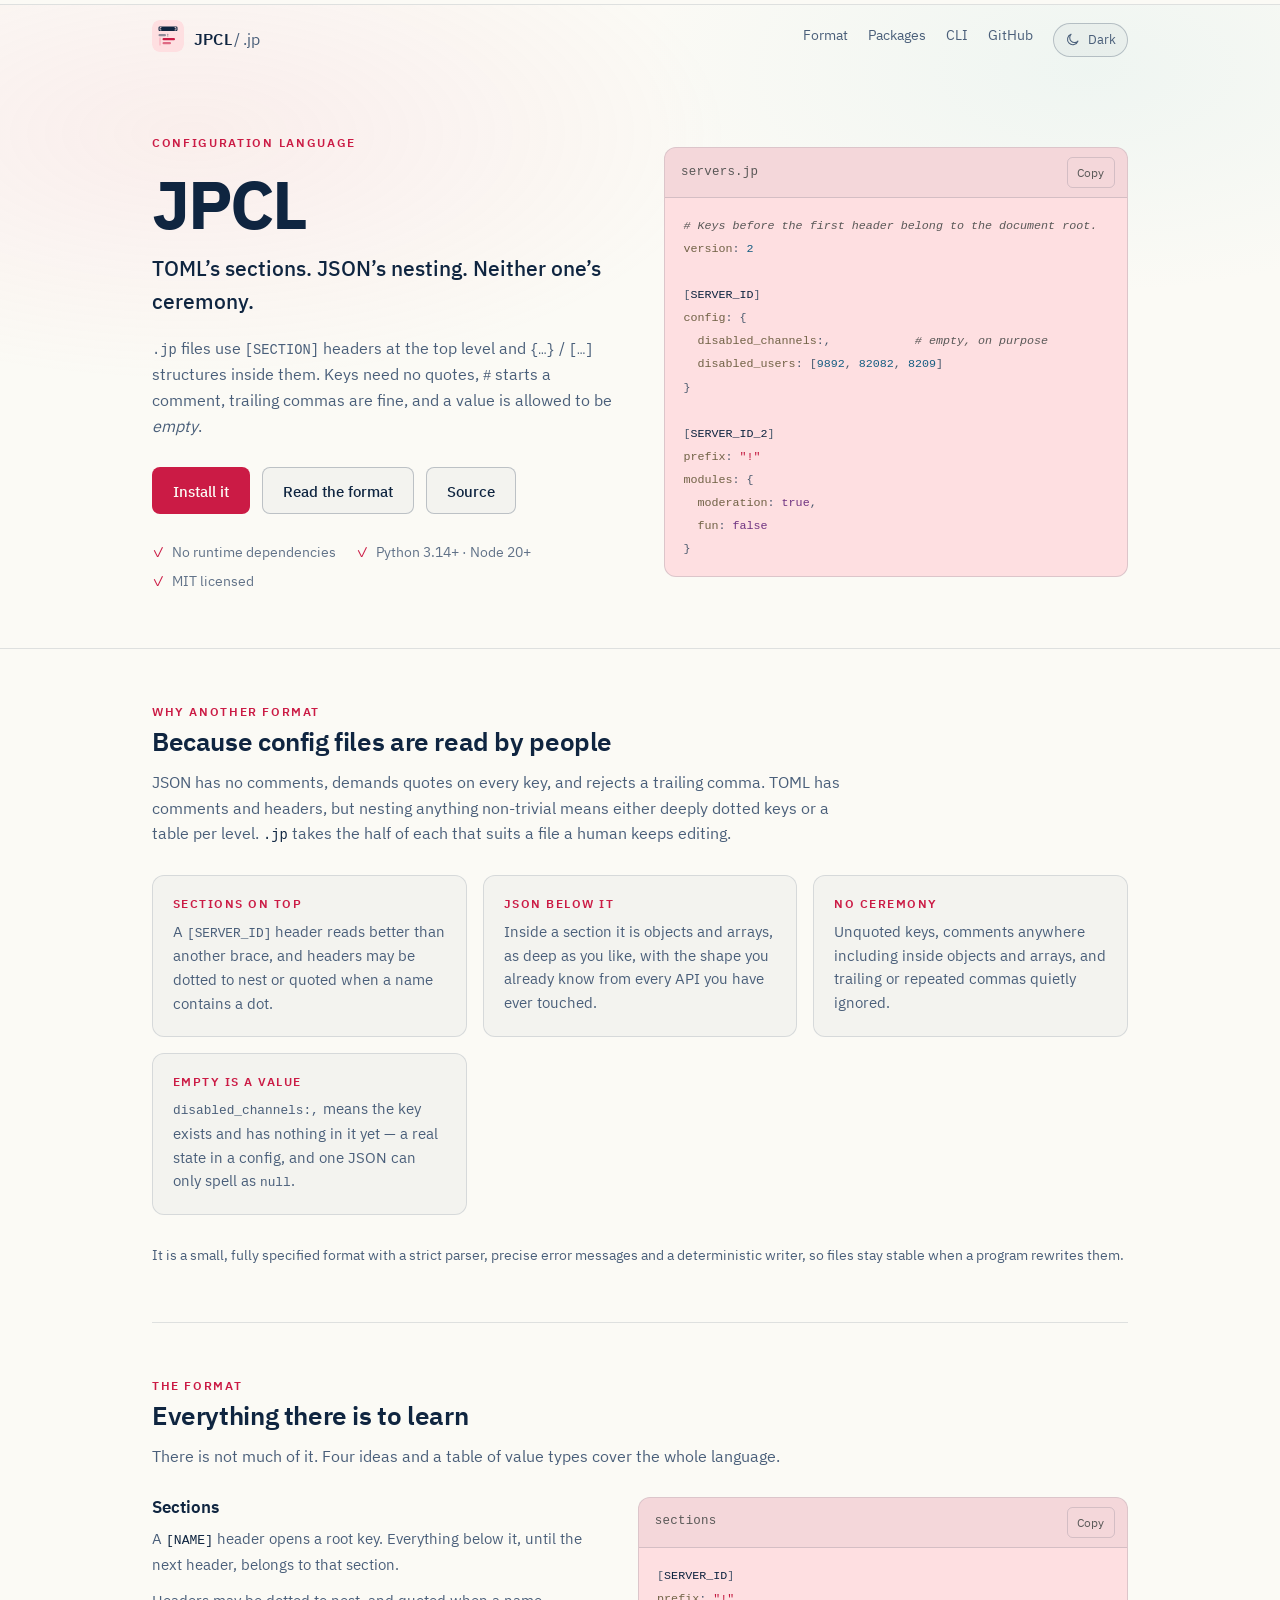
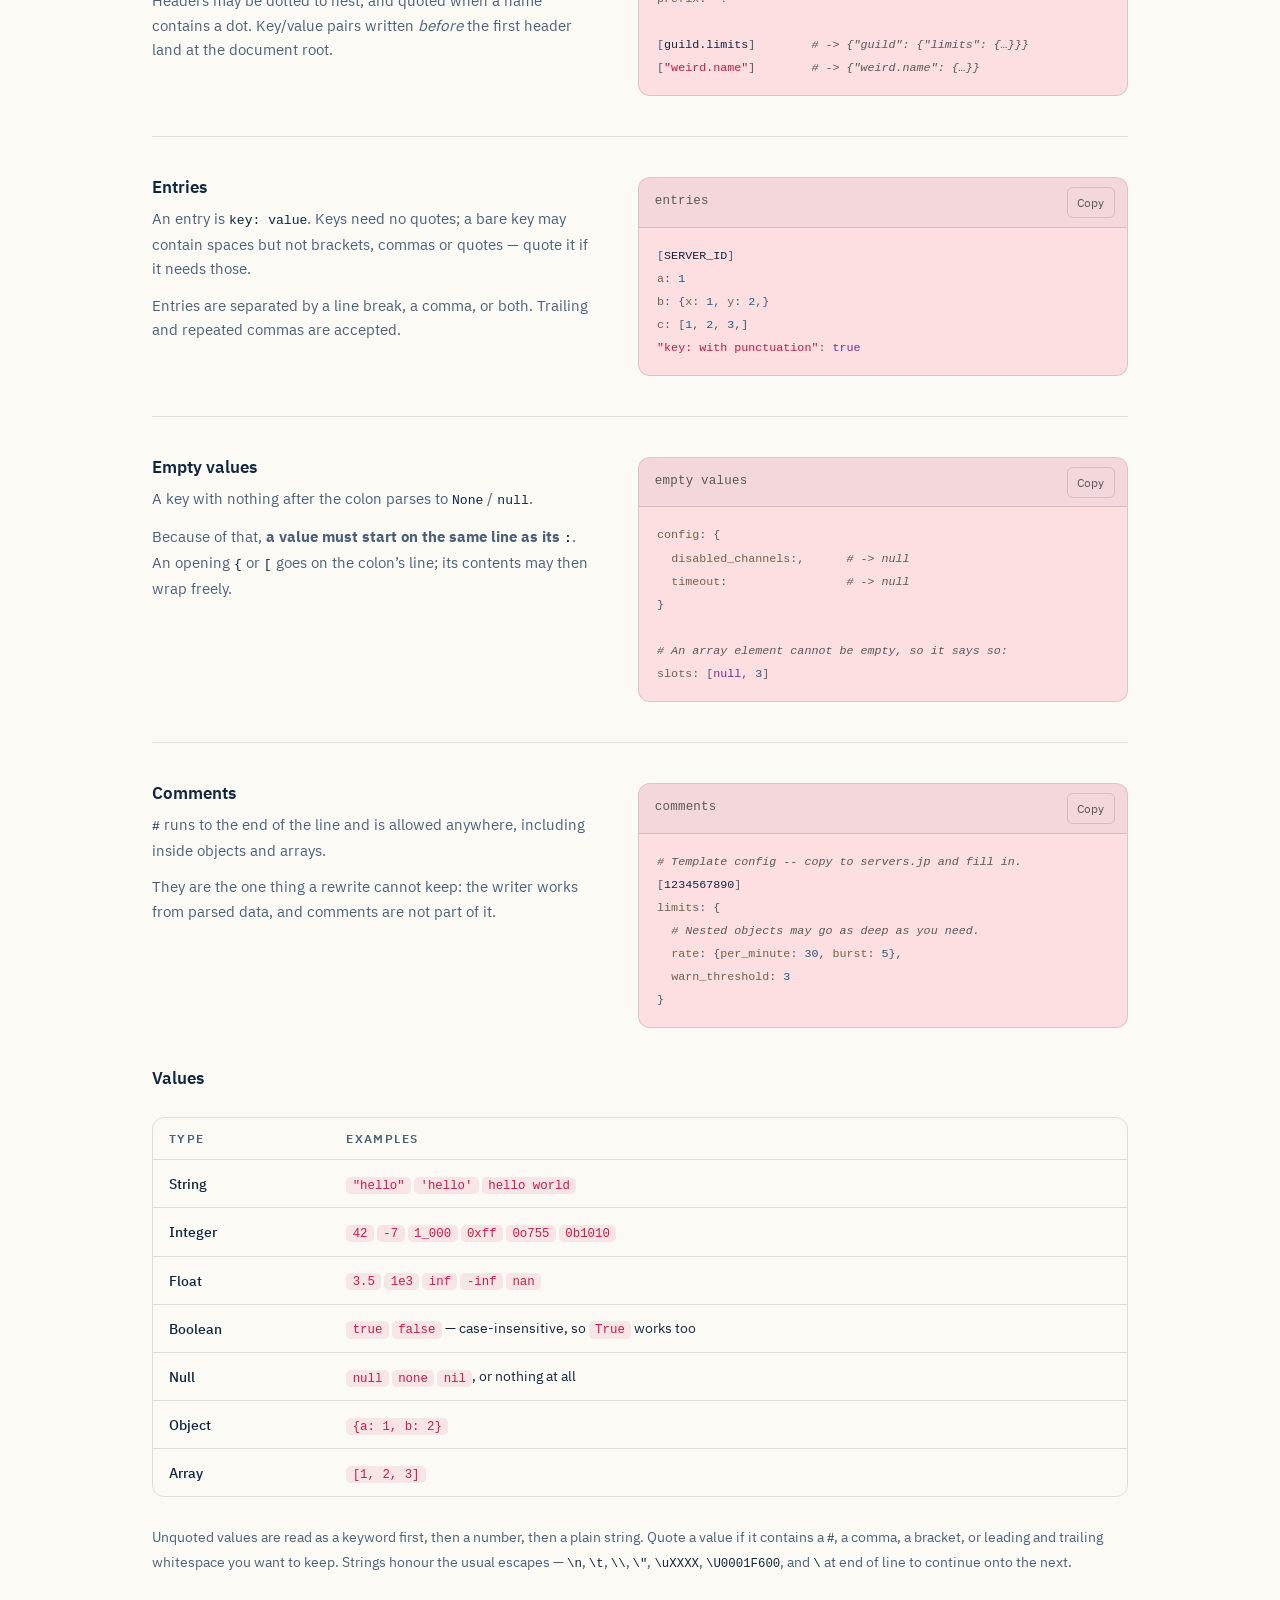
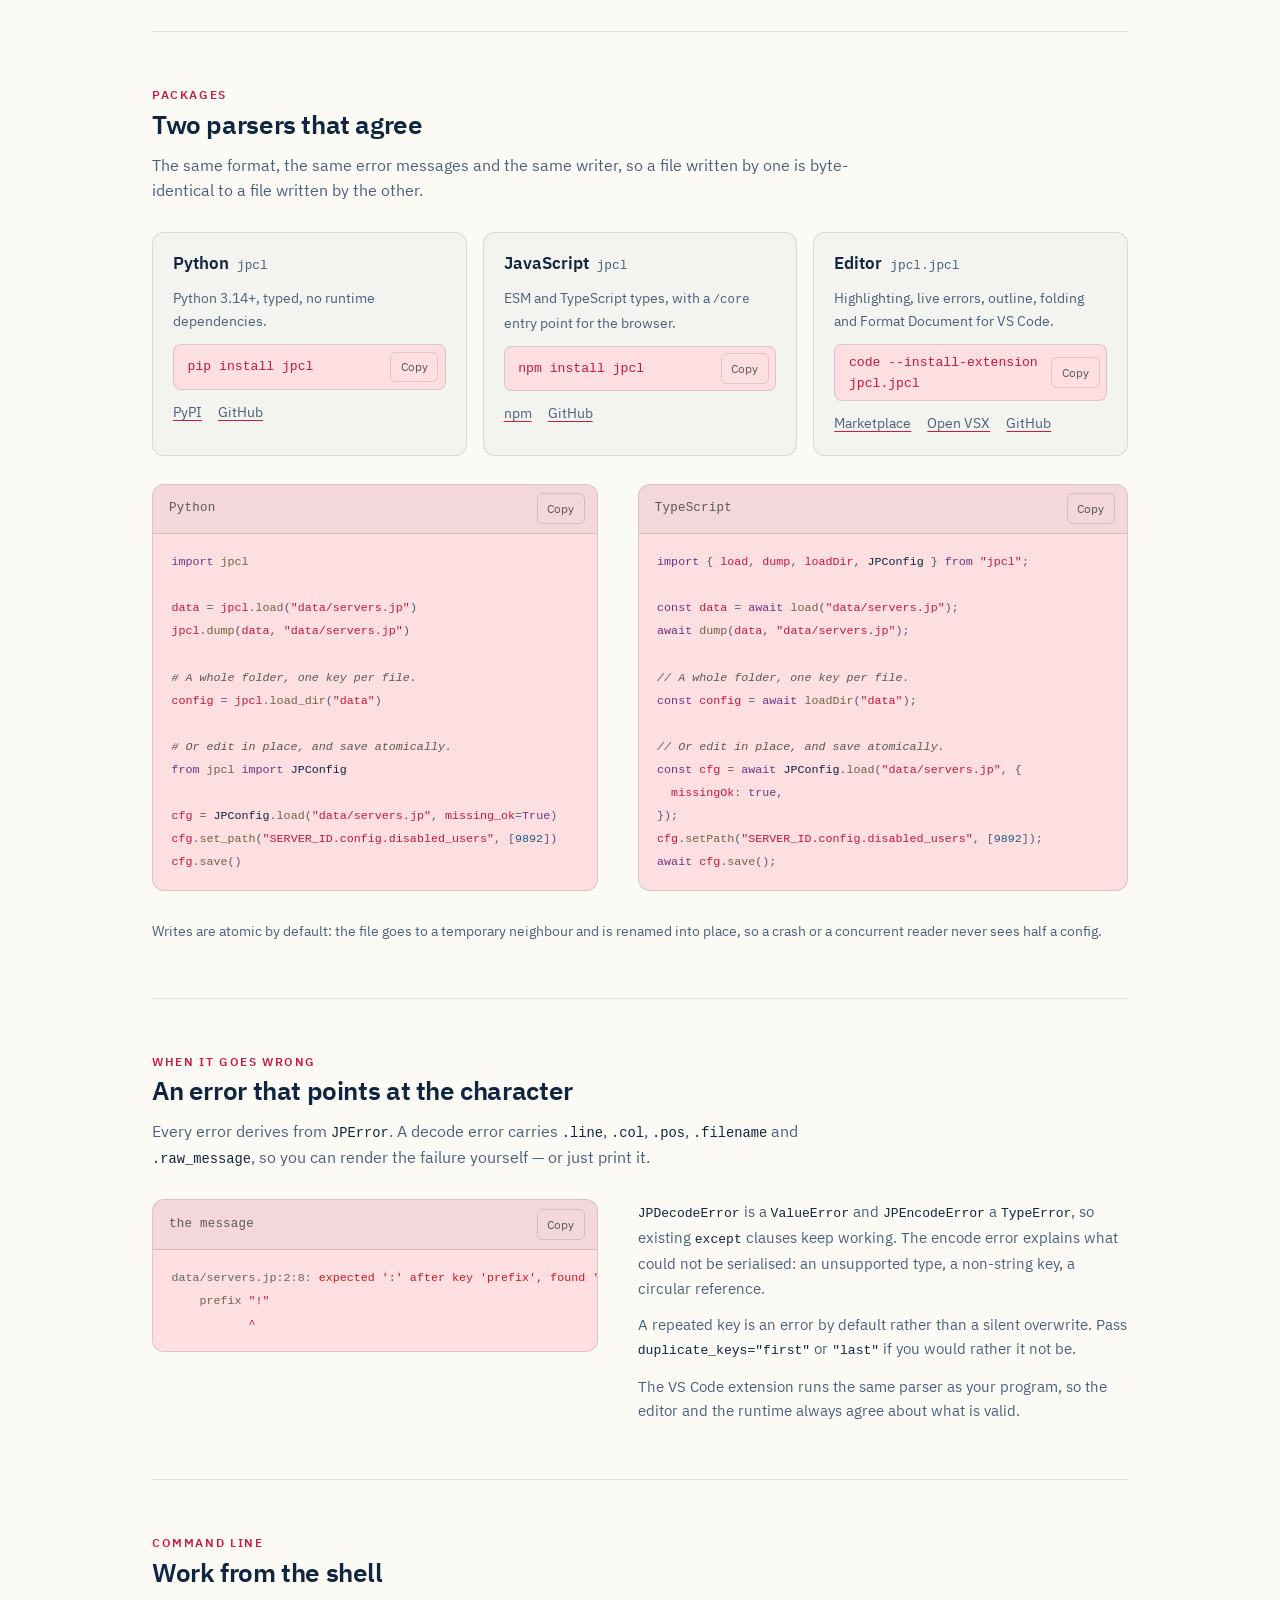
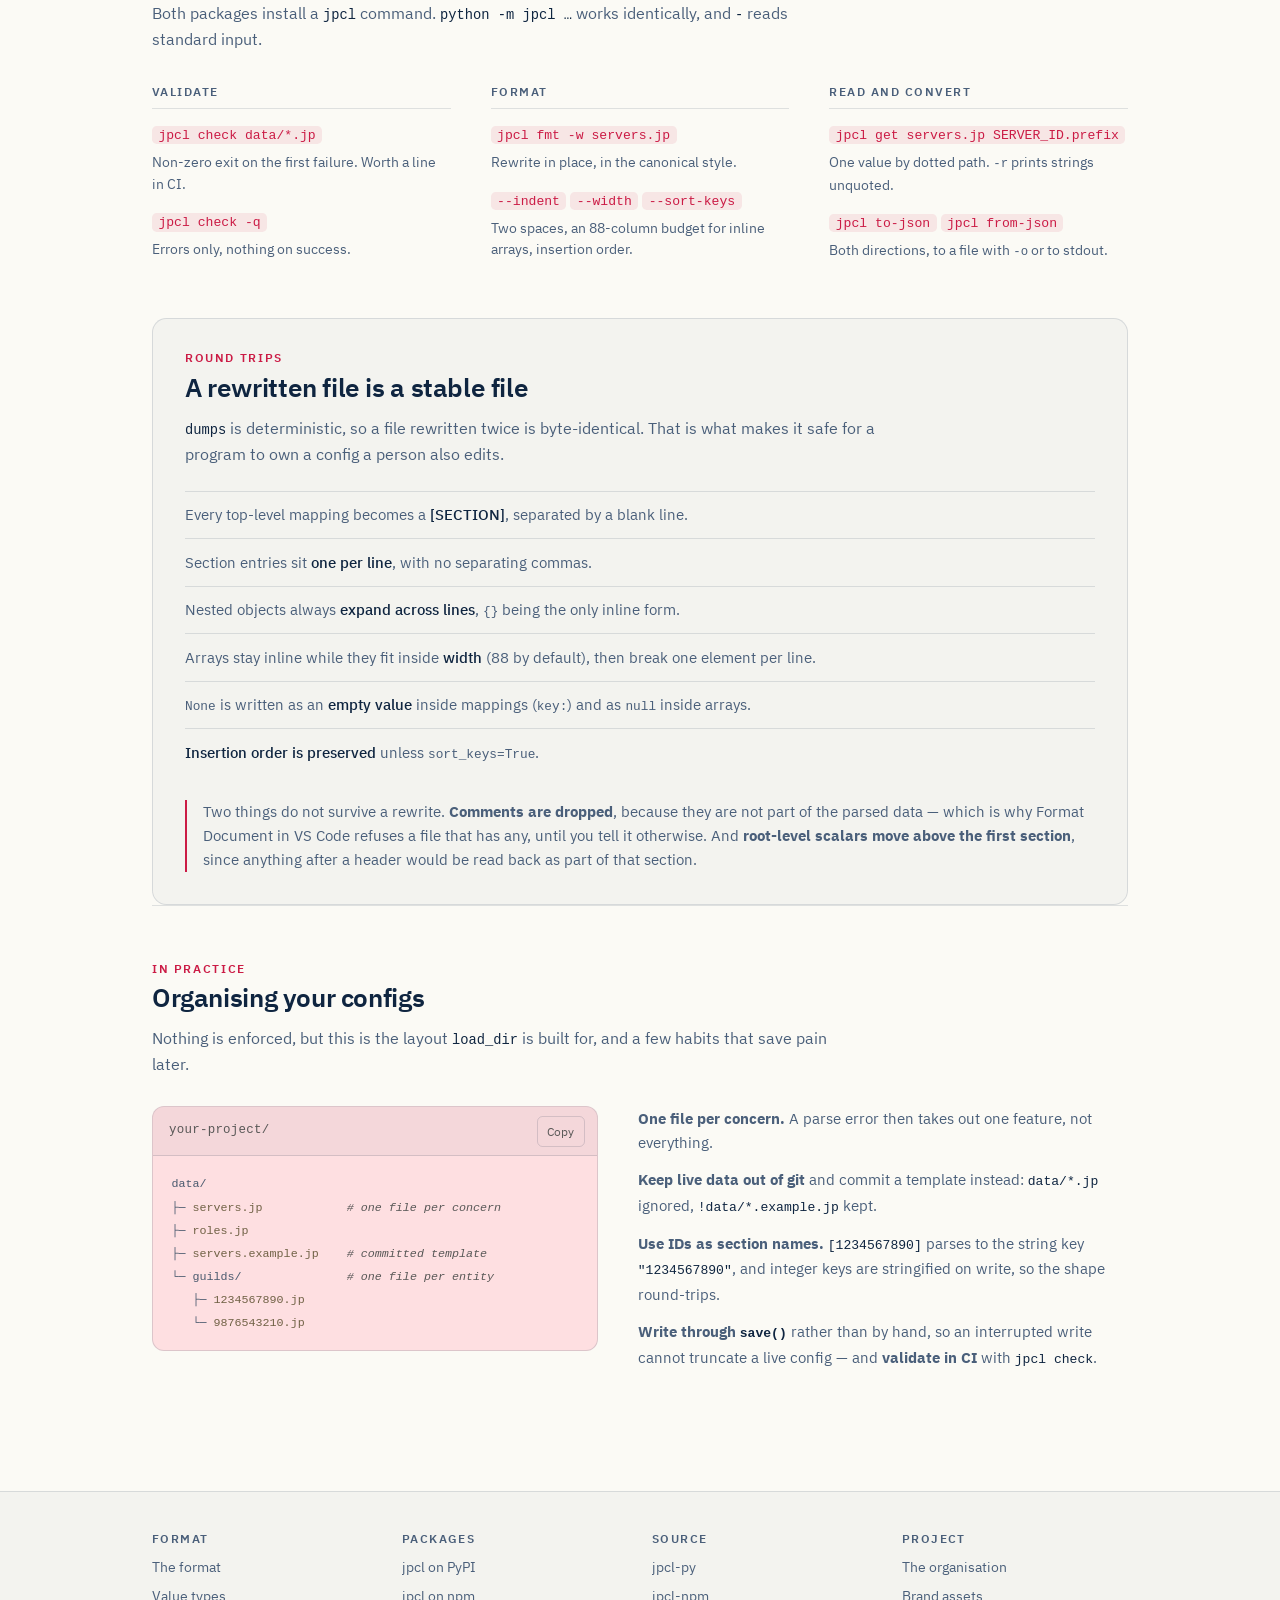
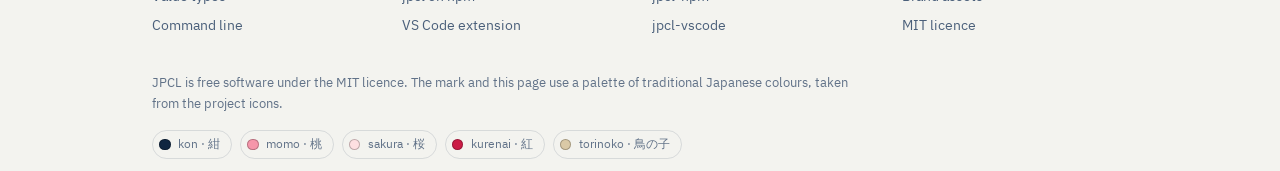
==== commit 912266ea: "updates" ====
--- a/index.html
+++ b/index.html
@@ -6,23 +6,23 @@
     <meta name="viewport" content="width=device-width, initial-scale=1, maximum-scale=5">
 
     <!-- Page Title -->
-    <title>JPML | A configuration language with TOML's sections and JSON's nesting</title>
+    <title>JPCL | A configuration language with TOML's sections and JSON's nesting</title>
 
     <!-- SEO Meta Tags -->
     <meta name="description"
-        content="JPML (.jp) is a small, fully specified configuration format: [SECTION] headers at the top level, JSON-style nesting below, unquoted keys, comments anywhere, trailing commas and empty values. Parsers for Python and JavaScript, plus a VS Code extension.">
+        content="JPCL (.jp) is a small, fully specified configuration format: [SECTION] headers at the top level, JSON-style nesting below, unquoted keys, comments anywhere, trailing commas and empty values. Parsers for Python and JavaScript, plus a VS Code extension.">
     <meta name="keywords"
-        content="JPML, .jp, jp files, configuration language, config format, TOML, JSON, parser, Python, JavaScript, TypeScript, VS Code, jpml-lang">
+        content="JPCL, .jp, jp files, configuration language, config format, TOML, JSON, parser, Python, JavaScript, TypeScript, VS Code, jpcl">
     <meta name="author" content="Clove Twilight">
     <meta name="robots" content="index, follow, max-image-preview:large, max-snippet:-1">
 
     <!-- Canonical URL -->
-    <link rel="canonical" href="https://jpml.doughmination.gay/">
+    <link rel="canonical" href="https://jpcl.doughmination.gay/">
 
     <!-- iOS Web App Meta Tags -->
     <meta name="mobile-web-app-capable" content="yes">
     <meta name="apple-mobile-web-app-status-bar-style" content="black-translucent">
-    <meta name="apple-mobile-web-app-title" content="JPML">
+    <meta name="apple-mobile-web-app-title" content="JPCL">
     <link rel="apple-touch-icon" href="/assets/img/png/icon.png">
 
     <!-- Theme Colour -->
@@ -36,48 +36,48 @@
     <link rel="preload" href="/assets/fonts/IBMPlexSans-Regular.ttf" as="font" type="font/ttf" crossorigin>
 
     <!-- Open Graph / Discord / Facebook -->
-    <meta property="og:site_name" content="JPML">
-    <meta property="og:title" content="JPML — a configuration language for files people edit by hand">
+    <meta property="og:site_name" content="JPCL">
+    <meta property="og:title" content="JPCL — a configuration language for files people edit by hand">
     <meta property="og:description"
         content="TOML's sections, JSON's nesting. Unquoted keys, comments anywhere, trailing commas, and empty values that mean something. Python and JavaScript parsers, and a VS Code extension.">
 
     <!-- Two cards: the wide one is the default, the square one is for clients
          that crop a 2:1 image badly or would otherwise fall back to the icon. -->
-    <meta property="og:image" content="https://jpml.doughmination.gay/assets/img/png/banner.png">
+    <meta property="og:image" content="https://jpcl.doughmination.gay/assets/img/png/banner.png">
     <meta property="og:image:type" content="image/png">
     <meta property="og:image:width" content="1280">
     <meta property="og:image:height" content="640">
     <meta property="og:image:alt"
-        content="JPML, beside a servers.jp file showing a [SECTION] header and a key left deliberately empty.">
-
-    <meta property="og:image" content="https://jpml.doughmination.gay/assets/img/png/square.png">
+        content="JPCL, beside a servers.jp file showing a [SECTION] header and a key left deliberately empty.">
+
+    <meta property="og:image" content="https://jpcl.doughmination.gay/assets/img/png/square.png">
     <meta property="og:image:type" content="image/png">
     <meta property="og:image:width" content="1200">
     <meta property="og:image:height" content="1200">
     <meta property="og:image:alt"
-        content="The JPML mark above the wordmark and the line: TOML's sections, JSON's nesting.">
+        content="The JPCL mark above the wordmark and the line: TOML's sections, JSON's nesting.">
 
     <meta property="og:type" content="website">
-    <meta property="og:url" content="https://jpml.doughmination.gay/">
+    <meta property="og:url" content="https://jpcl.doughmination.gay/">
     <meta property="og:locale" content="en_GB">
 
     <!-- Twitter Card -->
     <meta name="twitter:card" content="summary_large_image">
-    <meta name="twitter:title" content="JPML — a configuration language for files people edit by hand">
+    <meta name="twitter:title" content="JPCL — a configuration language for files people edit by hand">
     <meta name="twitter:description"
         content="TOML's sections, JSON's nesting. Unquoted keys, comments anywhere, trailing commas, and empty values that mean something.">
-    <meta name="twitter:image" content="https://jpml.doughmination.gay/assets/img/png/banner.png">
+    <meta name="twitter:image" content="https://jpcl.doughmination.gay/assets/img/png/banner.png">
     <meta name="twitter:image:alt"
-        content="JPML, beside a servers.jp file showing a [SECTION] header and a key left deliberately empty.">
+        content="JPCL, beside a servers.jp file showing a [SECTION] header and a key left deliberately empty.">
 
     <!-- Structured Data (JSON-LD) -->
     <script type="application/ld+json">
   {
     "@context": "https://schema.org",
     "@type": "WebSite",
-    "name": "JPML",
-    "url": "https://jpml.doughmination.gay/",
-    "description": "JPML (.jp) is a configuration language that borrows TOML's sections and JSON's nesting.",
+    "name": "JPCL",
+    "url": "https://jpcl.doughmination.gay/",
+    "description": "JPCL (.jp) is a configuration language that borrows TOML's sections and JSON's nesting.",
     "inLanguage": "en-GB",
     "author": {
       "@type": "Person",
@@ -91,15 +91,15 @@
   {
     "@context": "https://schema.org",
     "@type": "SoftwareApplication",
-    "name": "JPML",
+    "name": "JPCL",
     "applicationCategory": "DeveloperApplication",
     "applicationSubCategory": "Configuration file format",
     "operatingSystem": "Cross-platform",
     "softwareVersion": "1.1.1",
-    "url": "https://jpml.doughmination.gay/",
+    "url": "https://jpcl.doughmination.gay/",
     "image": [
-      "https://jpml.doughmination.gay/assets/img/png/banner.png",
-      "https://jpml.doughmination.gay/assets/img/png/square.png"
+      "https://jpcl.doughmination.gay/assets/img/png/banner.png",
+      "https://jpcl.doughmination.gay/assets/img/png/square.png"
     ],
     "description": "A parser, writer, editor and command line tool for .jp configuration files, in Python and JavaScript.",
     "featureList": [
@@ -116,8 +116,8 @@
       "price": "0",
       "priceCurrency": "GBP"
     },
-    "license": "https://github.com/jpml-lang/jpml-py/blob/main/LICENSE",
-    "codeRepository": "https://github.com/jpml-lang",
+    "license": "https://github.com/jpcl-lang/jpcl-py/blob/main/LICENSE",
+    "codeRepository": "https://github.com/jpcl-lang",
     "author": {
       "@type": "Person",
       "name": "Clove Twilight"
@@ -127,7 +127,7 @@
     <!-- Theme, before first paint, so a chosen theme never flashes the other one. -->
     <script>
         try {
-            const saved = localStorage.getItem("jpml-theme");
+            const saved = localStorage.getItem("jpcl-theme");
             if (saved === "light" || saved === "dark") {
                 document.documentElement.dataset.theme = saved;
             }
@@ -145,13 +145,13 @@
                 <source srcset="/assets/img/svg/icon-light.svg" media="(prefers-color-scheme: light)">
                 <img src="/assets/img/svg/icon.svg" alt="" width="32" height="32">
             </picture>
-            <span>JPML<span class="ext">&thinsp;/&thinsp;.jp</span></span>
+            <span>JPCL<span class="ext">&thinsp;/&thinsp;.jp</span></span>
         </a>
         <nav>
             <a href="#format">Format</a>
             <a href="#packages">Packages</a>
             <a href="#cli">CLI</a>
-            <a href="https://github.com/jpml-lang">GitHub</a>
+            <a href="https://github.com/jpcl-lang">GitHub</a>
             <button class="theme-toggle" type="button" id="theme-toggle" hidden>
                 <span class="to-light">
                     <svg viewBox="0 0 24 24" aria-hidden="true">
@@ -175,7 +175,7 @@
         <div class="wrap hero-grid">
             <div>
                 <p class="eyebrow">Configuration language</p>
-                <h1>JPML</h1>
+                <h1>JPCL</h1>
                 <p class="subtitle">TOML’s sections. JSON’s nesting. Neither one’s ceremony.</p>
                 <p class="lede">
                     <code>.jp</code> files use <code>[SECTION]</code> headers at the top level and
@@ -187,7 +187,7 @@
                 <div class="cta">
                     <a class="button primary" href="#packages">Install it</a>
                     <a class="button" href="#format">Read the format</a>
-                    <a class="button" href="https://github.com/jpml-lang">Source</a>
+                    <a class="button" href="https://github.com/jpcl-lang">Source</a>
                 </div>
 
                 <p class="meta">
@@ -445,42 +445,42 @@
 
             <div class="packages">
                 <article class="package">
-                    <h3>Python <span class="pkg">jpml</span></h3>
+                    <h3>Python <span class="pkg">jpcl</span></h3>
                     <p>Python 3.14+, typed, no runtime dependencies.</p>
                     <div class="install">
-                        <code>pip install jpml</code>
+                        <code>pip install jpcl</code>
                         <button class="copy" type="button" hidden>Copy</button>
                     </div>
                     <p class="links">
-                        <a href="https://pypi.org/project/jpml/">PyPI</a>
-                        <a href="https://github.com/jpml-lang/jpml-py">GitHub</a>
+                        <a href="https://pypi.org/project/jpcl/">PyPI</a>
+                        <a href="https://github.com/jpcl-lang/jpcl-py">GitHub</a>
                     </p>
                 </article>
 
                 <article class="package">
-                    <h3>JavaScript <span class="pkg">jpml-lang</span></h3>
+                    <h3>JavaScript <span class="pkg">jpcl</span></h3>
                     <p>ESM and TypeScript types, with a <code>/core</code> entry point for the browser.</p>
                     <div class="install">
-                        <code>npm install jpml-lang</code>
+                        <code>npm install jpcl</code>
                         <button class="copy" type="button" hidden>Copy</button>
                     </div>
                     <p class="links">
-                        <a href="https://www.npmjs.com/package/jpml-lang">npm</a>
-                        <a href="https://github.com/jpml-lang/jpml-npm">GitHub</a>
+                        <a href="https://www.npmjs.com/package/jpcl">npm</a>
+                        <a href="https://github.com/jpcl-lang/jpcl-npm">GitHub</a>
                     </p>
                 </article>
 
                 <article class="package">
-                    <h3>Editor <span class="pkg">jpml-lang.jpml</span></h3>
+                    <h3>Editor <span class="pkg">jpcl.jpcl</span></h3>
                     <p>Highlighting, live errors, outline, folding and Format Document for VS Code.</p>
                     <div class="install">
-                        <code>code --install-extension jpml-lang.jpml</code>
+                        <code>code --install-extension jpcl.jpcl</code>
                         <button class="copy" type="button" hidden>Copy</button>
                     </div>
                     <p class="links">
-                        <a href="https://marketplace.visualstudio.com/items?itemName=jpml-lang.jpml">Marketplace</a>
-                        <a href="https://open-vsx.org/extension/jpml-lang/jpml">Open VSX</a>
-                        <a href="https://github.com/jpml-lang/jpml-vscode">GitHub</a>
+                        <a href="https://marketplace.visualstudio.com/items?itemName=jpcl.jpcl">Marketplace</a>
+                        <a href="https://open-vsx.org/extension/jpcl/jpcl">Open VSX</a>
+                        <a href="https://github.com/jpcl-lang/jpcl-vscode">GitHub</a>
                     </p>
                 </article>
             </div>
@@ -491,16 +491,16 @@
                         <span class="name">Python</span>
                         <button class="copy" type="button" hidden>Copy</button>
                     </figcaption>
-                    <pre><code><span class="s-keyword">import</span> <span class="s-key">jpml</span>
-
-data <span class="s-punct">=</span> jpml<span class="s-punct">.</span><span class="s-key">load</span><span class="s-punct">(</span><span class="s-string">"data/servers.jp"</span><span class="s-punct">)</span>
-jpml<span class="s-punct">.</span><span class="s-key">dump</span><span class="s-punct">(</span>data<span class="s-punct">,</span> <span class="s-string">"data/servers.jp"</span><span class="s-punct">)</span>
+                    <pre><code><span class="s-keyword">import</span> <span class="s-key">jpcl</span>
+
+data <span class="s-punct">=</span> jpcl<span class="s-punct">.</span><span class="s-key">load</span><span class="s-punct">(</span><span class="s-string">"data/servers.jp"</span><span class="s-punct">)</span>
+jpcl<span class="s-punct">.</span><span class="s-key">dump</span><span class="s-punct">(</span>data<span class="s-punct">,</span> <span class="s-string">"data/servers.jp"</span><span class="s-punct">)</span>
 
 <span class="s-comment"># A whole folder, one key per file.</span>
-config <span class="s-punct">=</span> jpml<span class="s-punct">.</span><span class="s-key">load_dir</span><span class="s-punct">(</span><span class="s-string">"data"</span><span class="s-punct">)</span>
+config <span class="s-punct">=</span> jpcl<span class="s-punct">.</span><span class="s-key">load_dir</span><span class="s-punct">(</span><span class="s-string">"data"</span><span class="s-punct">)</span>
 
 <span class="s-comment"># Or edit in place, and save atomically.</span>
-<span class="s-keyword">from</span> <span class="s-key">jpml</span> <span class="s-keyword">import</span> <span class="s-section">JPConfig</span>
+<span class="s-keyword">from</span> <span class="s-key">jpcl</span> <span class="s-keyword">import</span> <span class="s-section">JPConfig</span>
 
 cfg <span class="s-punct">=</span> <span class="s-section">JPConfig</span><span class="s-punct">.</span><span class="s-key">load</span><span class="s-punct">(</span><span class="s-string">"data/servers.jp"</span><span class="s-punct">,</span> missing_ok<span class="s-punct">=</span><span class="s-keyword">True</span><span class="s-punct">)</span>
 cfg<span class="s-punct">.</span><span class="s-key">set_path</span><span class="s-punct">(</span><span class="s-string">"SERVER_ID.config.disabled_users"</span><span class="s-punct">,</span> <span class="s-punct">[</span><span class="s-number">9892</span><span class="s-punct">])</span>
@@ -512,7 +512,7 @@
                         <span class="name">TypeScript</span>
                         <button class="copy" type="button" hidden>Copy</button>
                     </figcaption>
-                    <pre><code><span class="s-keyword">import</span> <span class="s-punct">{</span> load<span class="s-punct">,</span> dump<span class="s-punct">,</span> loadDir<span class="s-punct">,</span> <span class="s-section">JPConfig</span> <span class="s-punct">}</span> <span class="s-keyword">from</span> <span class="s-string">"jpml-lang"</span><span class="s-punct">;</span>
+                    <pre><code><span class="s-keyword">import</span> <span class="s-punct">{</span> load<span class="s-punct">,</span> dump<span class="s-punct">,</span> loadDir<span class="s-punct">,</span> <span class="s-section">JPConfig</span> <span class="s-punct">}</span> <span class="s-keyword">from</span> <span class="s-string">"jpcl"</span><span class="s-punct">;</span>
 
 <span class="s-keyword">const</span> data <span class="s-punct">=</span> <span class="s-keyword">await</span> <span class="s-key">load</span><span class="s-punct">(</span><span class="s-string">"data/servers.jp"</span><span class="s-punct">);</span>
 <span class="s-keyword">await</span> <span class="s-key">dump</span><span class="s-punct">(</span>data<span class="s-punct">,</span> <span class="s-string">"data/servers.jp"</span><span class="s-punct">);</span>
@@ -576,7 +576,7 @@
         <section id="cli" aria-labelledby="cli-heading">
             <h2 id="cli-heading"><span class="kicker">Command line</span>Work from the shell</h2>
             <p class="section-lede">
-                Both packages install a <code>jpml</code> command. <code>python -m jpml …</code> works
+                Both packages install a <code>jpcl</code> command. <code>python -m jpcl …</code> works
                 identically, and <code>-</code> reads standard input.
             </p>
 
@@ -584,9 +584,9 @@
                 <div class="group">
                     <h3>Validate</h3>
                     <dl>
-                        <dt><code>jpml check data/*.jp</code></dt>
+                        <dt><code>jpcl check data/*.jp</code></dt>
                         <dd>Non-zero exit on the first failure. Worth a line in CI.</dd>
-                        <dt><code>jpml check -q</code></dt>
+                        <dt><code>jpcl check -q</code></dt>
                         <dd>Errors only, nothing on success.</dd>
                     </dl>
                 </div>
@@ -594,7 +594,7 @@
                 <div class="group">
                     <h3>Format</h3>
                     <dl>
-                        <dt><code>jpml fmt -w servers.jp</code></dt>
+                        <dt><code>jpcl fmt -w servers.jp</code></dt>
                         <dd>Rewrite in place, in the canonical style.</dd>
                         <dt><code>--indent</code> <code>--width</code> <code>--sort-keys</code></dt>
                         <dd>Two spaces, an 88-column budget for inline arrays, insertion order.</dd>
@@ -604,9 +604,9 @@
                 <div class="group">
                     <h3>Read and convert</h3>
                     <dl>
-                        <dt><code>jpml get servers.jp SERVER_ID.prefix</code></dt>
+                        <dt><code>jpcl get servers.jp SERVER_ID.prefix</code></dt>
                         <dd>One value by dotted path. <code>-r</code> prints strings unquoted.</dd>
-                        <dt><code>jpml to-json</code> <code>jpml from-json</code></dt>
+                        <dt><code>jpcl to-json</code> <code>jpcl from-json</code></dt>
                         <dd>Both directions, to a file with <code>-o</code> or to stdout.</dd>
                     </dl>
                 </div>
@@ -679,7 +679,7 @@
                     <p>
                         <strong>Write through <code>save()</code></strong> rather than by hand, so an
                         interrupted write cannot truncate a live config — and
-                        <strong>validate in CI</strong> with <code>jpml check</code>.
+                        <strong>validate in CI</strong> with <code>jpcl check</code>.
                     </p>
                 </div>
             </div>
@@ -698,26 +698,26 @@
                 </div>
                 <div>
                     <h4>Packages</h4>
-                    <a href="https://pypi.org/project/jpml/">jpml on PyPI</a>
-                    <a href="https://www.npmjs.com/package/jpml-lang">jpml-lang on npm</a>
-                    <a href="https://marketplace.visualstudio.com/items?itemName=jpml-lang.jpml">VS Code extension</a>
+                    <a href="https://pypi.org/project/jpcl/">jpcl on PyPI</a>
+                    <a href="https://www.npmjs.com/package/jpcl">jpcl on npm</a>
+                    <a href="https://marketplace.visualstudio.com/items?itemName=jpcl.jpcl">VS Code extension</a>
                 </div>
                 <div>
                     <h4>Source</h4>
-                    <a href="https://github.com/jpml-lang/jpml-py">jpml-py</a>
-                    <a href="https://github.com/jpml-lang/jpml-npm">jpml-npm</a>
-                    <a href="https://github.com/jpml-lang/jpml-vscode">jpml-vscode</a>
+                    <a href="https://github.com/jpcl-lang/jpcl-py">jpcl-py</a>
+                    <a href="https://github.com/jpcl-lang/jpcl-npm">jpcl-npm</a>
+                    <a href="https://github.com/jpcl-lang/jpcl-vscode">jpcl-vscode</a>
                 </div>
                 <div>
                     <h4>Project</h4>
-                    <a href="https://github.com/jpml-lang">The organisation</a>
-                    <a href="https://github.com/jpml-lang/assets">Brand assets</a>
-                    <a href="https://github.com/jpml-lang/jpml-py/blob/main/LICENSE">MIT licence</a>
+                    <a href="https://github.com/jpcl-lang">The organisation</a>
+                    <a href="https://github.com/jpcl-lang/assets">Brand assets</a>
+                    <a href="https://github.com/jpcl-lang/jpcl-py/blob/main/LICENSE">MIT licence</a>
                 </div>
             </div>
 
             <p class="colophon">
-                JPML is free software under the MIT licence. The mark and this page use a palette of
+                JPCL is free software under the MIT licence. The mark and this page use a palette of
                 traditional Japanese colours, taken from the project icons.
             </p>
             <ul class="swatches">
--- a/assets/css/main.css
+++ b/assets/css/main.css
@@ -1,5 +1,5 @@
 /* ---------------------------------------------------------------------------
-   JPML — colours taken from the project icons (jpml-lang/assets).
+   JPCL — colours taken from the project icons (jpcl-lang/assets).
    The traditional Japanese names are kept so the palette stays traceable:
 
      kon       #0F2540   the icon ground
